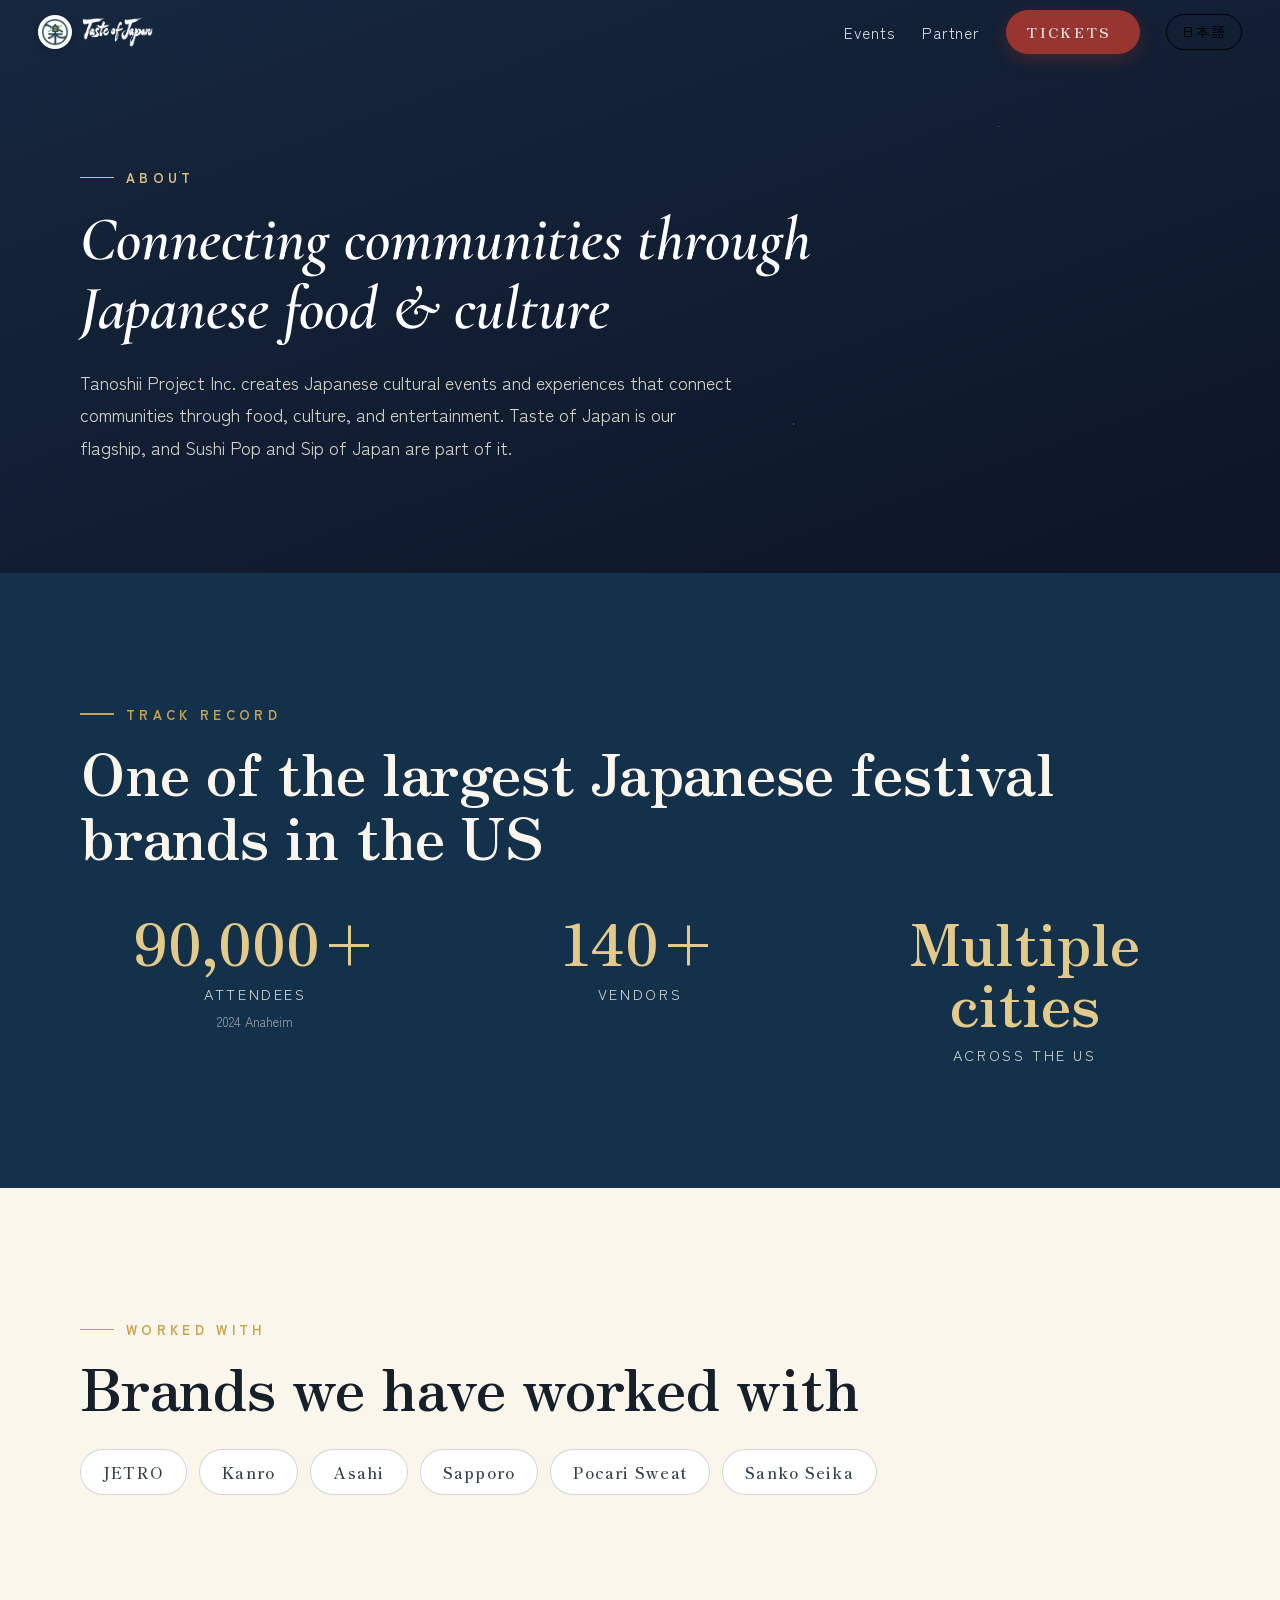
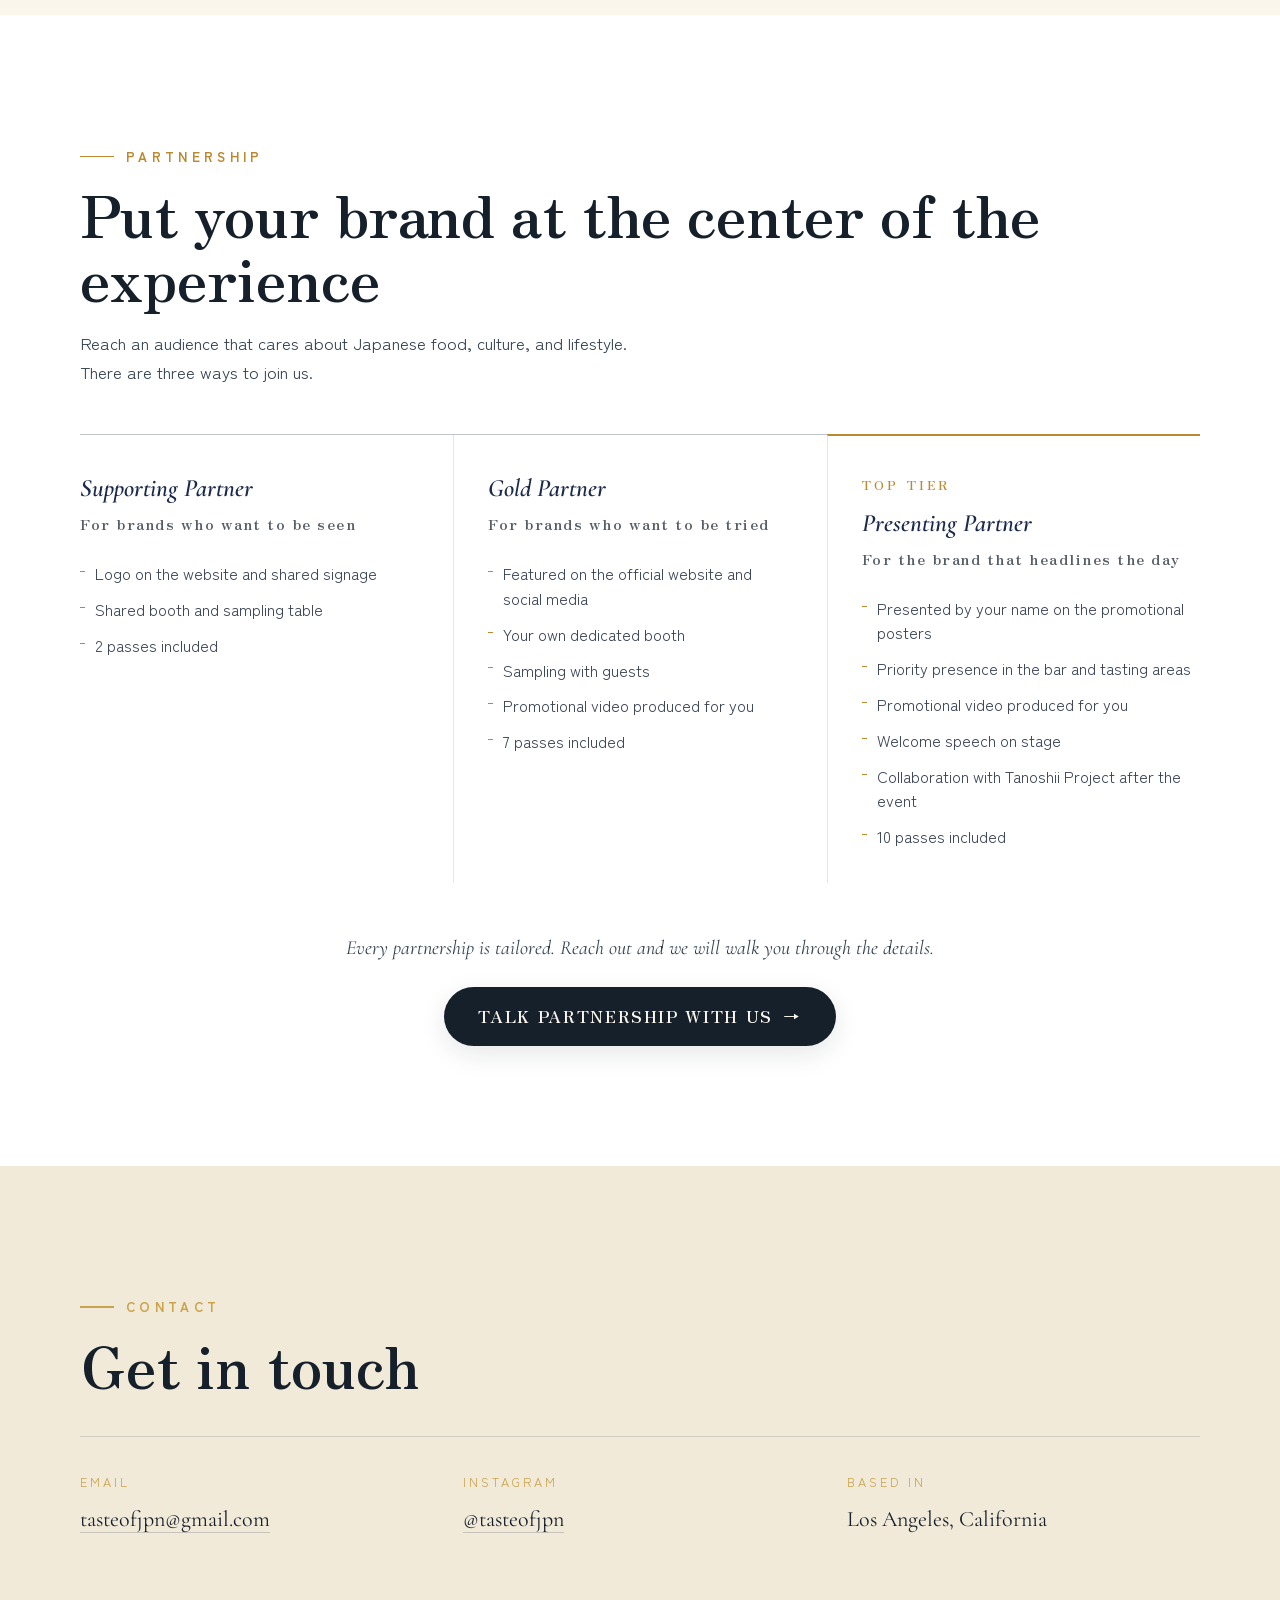
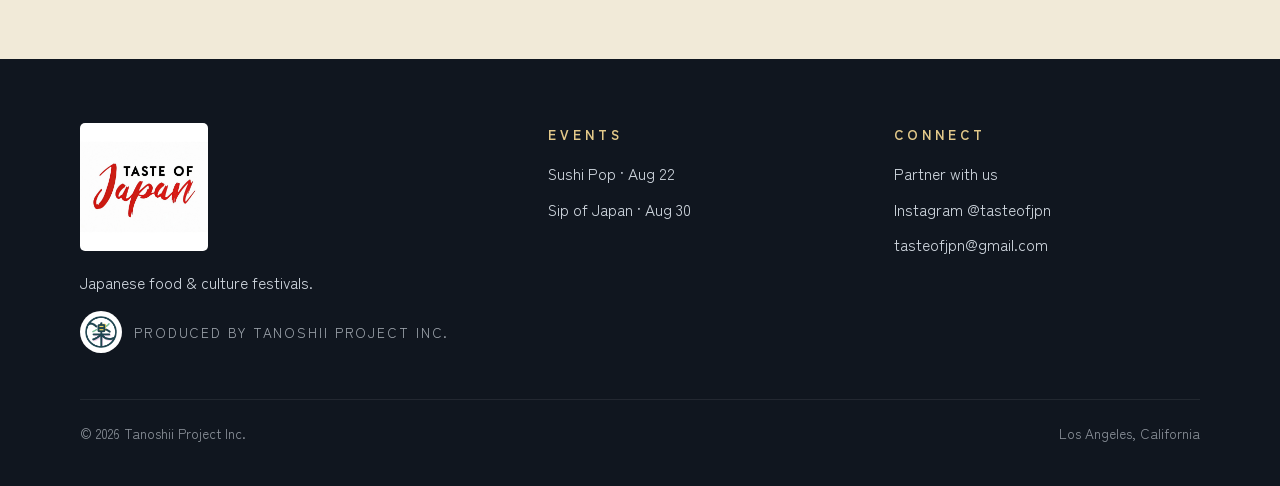
==== about.html @ bafda6f6 "Lift the type across the whole site Monica: the site reads small everywhere.  Body is now set explic" ====
<!DOCTYPE html>
<html lang="en">
<head>
<meta charset="UTF-8">
<meta name="viewport" content="width=device-width, initial-scale=1.0">
<script>
/* Mark that JS is live, and recover the page if site.js never arrives. */
(function () {
  var d = document.documentElement;
  d.className += " js";
  setTimeout(function () {
    if (!d.classList.contains("site-ready")) d.classList.add("recovered");
  }, 3000);
})();
</script>
<title>About · Taste of Japan</title>
<meta name="description" content="Taste of Japan is produced by Tanoshii Project Inc., creating Japanese food and culture festivals across Southern California. Partnership and sponsorship enquiries welcome.">
<meta property="og:title" content="About Taste of Japan">
<meta property="og:description" content="Japanese food and culture festivals produced by Tanoshii Project Inc. Partnership and sponsorship enquiries welcome.">
<meta property="og:image" content="https://www.tasteofjpn.com/assets/img/og-image.jpg">
<meta property="og:image:width" content="1200">
<meta property="og:image:height" content="630">
<link rel="canonical" href="https://www.tasteofjpn.com/about.html">
<meta property="og:url" content="https://www.tasteofjpn.com/about.html">
<meta name="twitter:card" content="summary_large_image">
<meta name="twitter:image" content="https://www.tasteofjpn.com/assets/img/og-image.jpg">
<meta property="og:type" content="website">
<link rel="preconnect" href="https://fonts.googleapis.com">
<link rel="preconnect" href="https://fonts.gstatic.com" crossorigin>
<link href="https://fonts.googleapis.com/css2?family=Zen+Antique&family=Zen+Old+Mincho:wght@700;900&family=Cormorant+Garamond:ital,wght@0,500;0,600;1,500&family=Permanent+Marker&family=Shippori+Mincho:wght@500;700&family=Zen+Kaku+Gothic+New:wght@400;500;700&display=swap" rel="stylesheet">
<link rel="stylesheet" href="css/site.css?v=5b2b753b">
<link rel="stylesheet" href="css/about.css?v=0852c008">
<link rel="alternate" hreflang="en" href="https://www.tasteofjpn.com/about.html">
<link rel="alternate" hreflang="ja" href="https://www.tasteofjpn.com/about.html?lang=ja">
<link rel="alternate" hreflang="x-default" href="https://www.tasteofjpn.com/about.html">
<link rel="icon" type="image/png" href="assets/img/tanoshii-mark.png">
</head>
<body class="about-page dark-header">

<canvas id="fx"></canvas>

<header class="site-header header-light">
  <div class="header-inner">
    <a class="brand" href="index.html">
      <img class="kamon-mark" src="assets/img/tanoshii-mark.png" alt="Tanoshii Project">
      <img class="brand-logo" src="assets/img/logo-taste-of-japan.png" alt="Taste of Japan">
    </a>
    <nav class="site-nav">
      <a href="index.html#events" data-ja="イベント">Events</a>
      <a href="#partner" class="nav-optional" data-ja="協賛">Partner</a>
      <a class="btn-ticket" href="index.html#events" data-ja="チケット">Tickets</a>
      <button class="lang-toggle" aria-label="Switch language">日本語</button>
    </nav>
  </div>
</header>

<!-- intro -->
<section class="about-hero">
  <div class="container">
    <p class="eyebrow reveal" data-ja="私たちについて">About</p>
    <h1 class="about-title reveal" data-delay="1" data-ja="人と地域を、日本の食と文化でつなぐ">Connecting communities through Japanese food &amp; culture</h1>
    <p class="about-lead reveal" data-delay="2" data-ja="Tanoshii Project Inc. は、日本文化・食・エンターテインメントを通じて人と地域をつなぐイベントを企画・運営しています。Taste of Japan はそのフラッグシップであり、Sushi Pop や Sip of Japan もその一部です。">
      Tanoshii Project Inc. creates Japanese cultural events and experiences that connect communities through food, culture, and entertainment. Taste of Japan is our flagship, and Sushi Pop and Sip of Japan are part of it.
    </p>
  </div>
</section>

<!-- track record -->
<section class="section stat-band">
  <div class="container">
    <p class="eyebrow reveal" data-ja="実績">Track record</p>
    <h2 class="section-title reveal" data-delay="1" data-ja="全米有数の日本文化フェスティバルブランド">One of the largest Japanese festival brands in the US</h2>
    <div class="stat-grid" style="margin-top: 44px;">
      <div class="reveal">
        <div class="stat-num">90,000+</div>
        <div class="stat-label" data-ja="来場者数">Attendees</div>
        <div class="stat-note">2024 Anaheim</div>
      </div>
      <div class="reveal" data-delay="1">
        <div class="stat-num">140+</div>
        <div class="stat-label" data-ja="出店社数">Vendors</div>
      </div>
      <div class="reveal" data-delay="2">
        <div class="stat-num" data-ja="複数都市">Multiple cities</div>
        <div class="stat-label" data-ja="全米主要都市で開催">Across the US</div>
      </div>
    </div>
  </div>
</section>

<!-- brands -->
<section class="section">
  <div class="container">
    <p class="eyebrow reveal" data-ja="これまでのお取引">Worked with</p>
    <h2 class="section-title reveal" data-delay="1" data-ja="ご一緒してきたブランド">Brands we have worked with</h2>
    <div class="chip-row reveal" data-delay="1" style="margin-top: 30px;">
      <span class="chip">JETRO</span>
      <span class="chip">Kanro</span>
      <span class="chip">Asahi</span>
      <span class="chip">Sapporo</span>
      <span class="chip">Pocari Sweat</span>
      <span class="chip">Sanko Seika</span>
    </div>
  </div>
</section>

<!-- partnership -->
<section class="section partner-section" id="partner">
  <div class="container">
    <p class="eyebrow reveal" data-ja="協賛・パートナーシップ">Partnership</p>
    <h2 class="section-title reveal" data-delay="1" data-ja="ブランドを、体験の中心に">Put your brand at the center of the experience</h2>
    <p class="section-lead reveal" data-delay="2" data-ja="日本の食・文化・ライフスタイルに関心の高い来場者とつながる機会です。3つの関わり方をご用意しています。">
      Reach an audience that cares about Japanese food, culture, and lifestyle. There are three ways to join us.
    </p>

    <div class="tier-table on-light reveal" data-delay="1">
      <div class="tier">
        <p class="tier-name">Supporting Partner</p>
        <p class="tier-note" data-ja="まずは名前を並べたい方に">For brands who want to be seen</p>
        <ul class="tier-list">
          <li data-ja="公式サイト・共有看板にロゴ掲載">Logo on the website and shared signage</li>
          <li data-ja="共有ブース／サンプリングテーブル">Shared booth and sampling table</li>
          <li data-ja="パス2枚">2 passes included</li>
        </ul>
      </div>

      <div class="tier">
        <p class="tier-name">Gold Partner</p>
        <p class="tier-note" data-ja="来場者に直接届けたい方に">For brands who want to be tried</p>
        <ul class="tier-list">
          <li data-ja="公式サイト・SNSで個別紹介">Featured on the official website and social media</li>
          <li data-ja="単独の標準ブース">Your own dedicated booth</li>
          <li data-ja="サンプリング実施">Sampling with guests</li>
          <li data-ja="宣伝動画の制作">Promotional video produced for you</li>
          <li data-ja="パス7枚">7 passes included</li>
        </ul>
      </div>

      <div class="tier is-top">
        <p class="tier-flag" data-ja="最上位">Top tier</p>
        <p class="tier-name">Presenting Partner</p>
        <p class="tier-note" data-ja="イベントの顔になりたい方に">For the brand that headlines the day</p>
        <ul class="tier-list">
          <li data-ja="宣伝ポスターに Presented by として社名掲載">Presented by your name on the promotional posters</li>
          <li data-ja="バー・試飲エリアの優先展開">Priority presence in the bar and tasting areas</li>
          <li data-ja="宣伝動画の制作">Promotional video produced for you</li>
          <li data-ja="ウェルカムスピーチ登壇">Welcome speech on stage</li>
          <li data-ja="イベント後のTanoshii Projectとのコラボ">Collaboration with Tanoshii Project after the event</li>
          <li data-ja="パス10枚">10 passes included</li>
        </ul>
      </div>
    </div>

    <div class="sponsor-close reveal">
      <p data-ja="プランはブランドに合わせて調整できます。詳しい内容はお気軽にお問い合わせください。">Every partnership is tailored. Reach out and we will walk you through the details.</p>
      <a class="btn" href="mailto:tasteofjpn@gmail.com?subject=Taste%20of%20Japan%20Partnership" data-ja="協賛について相談する">Talk partnership with us</a>
    </div>
  </div>
</section>

<!-- contact -->
<section class="section contact-band">
  <div class="container">
    <p class="eyebrow reveal" data-ja="お問い合わせ">Contact</p>
    <h2 class="section-title reveal" data-delay="1" data-ja="ご連絡ください">Get in touch</h2>
    <div class="contact-grid reveal" data-delay="1">
      <div>
        <p class="contact-label" data-ja="メール">Email</p>
        <p class="contact-value"><a href="mailto:tasteofjpn@gmail.com">tasteofjpn@gmail.com</a></p>
      </div>
      <div>
        <p class="contact-label" data-ja="Instagram">Instagram</p>
        <p class="contact-value"><a href="https://www.instagram.com/tasteofjpn/" target="_blank" rel="noopener">@tasteofjpn</a></p>
      </div>
      <div>
        <p class="contact-label" data-ja="所在地">Based in</p>
        <p class="contact-value" data-ja="ロサンゼルス、カリフォルニア">Los Angeles, California</p>
      </div>
    </div>
  </div>
</section>

<!-- footer -->
<footer class="site-footer">
  <div class="container">
    <div class="footer-grid">
      <div>
        <img class="footer-logo" src="assets/img/logo-toj-official.jpg" alt="Taste of Japan">
        <p data-ja="日本の食と文化の祭典。">Japanese food &amp; culture festivals.</p>
        <div class="footer-producer">
          <img src="assets/img/tanoshii-mark.png" alt="Tanoshii Project">
          <span data-ja="企画・運営 Tanoshii Project Inc.">Produced by Tanoshii Project Inc.</span>
        </div>
      </div>
      <div>
        <h4 data-ja="イベント">Events</h4>
        <ul>
          <li><a href="events/sushi-pop.html">Sushi Pop · Aug 22</a></li>
          <li><a href="events/sip-of-japan.html">Sip of Japan · Aug 30</a></li>
        </ul>
      </div>
      <div>
        <h4 data-ja="つながる">Connect</h4>
        <ul>
          <li><a href="#partner" data-ja="協賛のご案内">Partner with us</a></li>
          <li><a href="https://www.instagram.com/tasteofjpn/" target="_blank" rel="noopener">Instagram @tasteofjpn</a></li>
          <li><a href="mailto:tasteofjpn@gmail.com">tasteofjpn@gmail.com</a></li>
        </ul>
      </div>
    </div>
    <div class="footer-bottom">
      <span>© 2026 Tanoshii Project Inc.</span>
      <span data-ja="ロサンゼルス、カリフォルニア">Los Angeles, California</span>
    </div>
  </div>
</footer>

<script src="js/site.js?v=fffb9bc2"></script>
</body>
</html>
---- css/site.css ----
/* ============================================================
   TASTE OF JAPAN / shared design system
   Brand: hokusai blue x washi x gold. Events override via body class.
   ============================================================ */

:root {
  --ink: #16202b;
  --ink-soft: #33414f;
  --washi: #faf6ec;
  --washi-deep: #f1ead8;
  --hokusai: #1f4e79;
  --hokusai-deep: #14314c;
  --gold: #c9a24b;
  --gold-soft: #e3c98a;
  --sakura: #e9b7c3;
  --red: #b23a2f;
  --white: #ffffff;
  --font-display: "Zen Antique", "Zen Old Mincho", serif;
  --font-ui: "Zen Antique", "Zen Old Mincho", serif;
  --font-num: "Zen Old Mincho", "Shippori Mincho", serif;
  --font-serif: "Shippori Mincho", serif;
  --font-serif-en: "Cormorant Garamond", "Shippori Mincho", serif;
  --font-body: "Zen Kaku Gothic New", sans-serif;
  --font-brush: "Permanent Marker", cursive;
  --header-h: 64px;
  --radius: 18px;
  --shadow: 0 18px 50px rgba(22, 32, 43, 0.16);
  --shadow-soft: 0 8px 26px rgba(22, 32, 43, 0.10);
}

* { margin: 0; padding: 0; box-sizing: border-box; }
html { scroll-behavior: smooth; }
html, body { overflow-x: clip; }
body {
  font-family: var(--font-body);
  /* Monica: the site read small everywhere. Base is set explicitly rather than
     inheriting the browser's 16px, and the small UI sizes were lifted with it. */
  font-size: 17px;
  color: var(--ink);
  background: var(--washi);
  line-height: 1.72;
  -webkit-font-smoothing: antialiased;
}
img { max-width: 100%; display: block; }
a { color: inherit; text-decoration: none; }
ul { list-style: none; }
button { font: inherit; cursor: pointer; border: none; background: none; }

.container { width: min(1120px, 92vw); margin-inline: auto; }

::selection { background: var(--gold); color: var(--ink); }

/* ---------- header ---------- */
.site-header {
  position: fixed; inset: 0 0 auto 0; z-index: 60;
  height: var(--header-h);
  display: flex; align-items: center;
  transition: background .35s ease, box-shadow .35s ease;
}
.site-header.scrolled {
  background: rgba(250, 246, 236, .92);
  backdrop-filter: blur(10px);
  box-shadow: 0 1px 0 rgba(22,32,43,.08);
}
.dark-header .site-header.scrolled {
  background: rgba(15, 22, 33, .88);
}
.header-inner {
  width: min(1240px, 94vw); margin-inline: auto;
  display: flex; align-items: center; justify-content: space-between; gap: 16px;
}
.brand {
  display: flex; align-items: center; gap: 10px;
  font-family: var(--font-display); font-weight: 400;
  font-size: 18px; letter-spacing: .14em; text-transform: uppercase;
}
.brand .kamon {
  width: 34px; height: 34px; border-radius: 50%;
  background: var(--red); color: #fff;
  display: grid; place-items: center;
  font-family: var(--font-serif); font-size: 18px; font-weight: 700;
  box-shadow: 0 2px 8px rgba(178, 58, 47, .4);
}
.site-nav { display: flex; align-items: center; gap: 26px; font-size: 15.5px; letter-spacing: .06em; }
.site-nav a { position: relative; padding: 4px 0; opacity: .85; transition: opacity .2s; }
.site-nav a:hover { opacity: 1; }
.site-nav a::after {
  content: ""; position: absolute; left: 0; bottom: 0;
  width: 100%; height: 2px; background: var(--gold);
  transform: scaleX(0); transform-origin: left; transition: transform .25s ease;
}
.site-nav a:hover::after { transform: scaleX(1); }
.lang-toggle {
  border: 1.5px solid currentColor; border-radius: 999px;
  padding: 5px 14px; font-size: 13.5px; letter-spacing: .1em;
  transition: background .2s, color .2s;
}
.header-light { color: #fff; }
.site-header.scrolled.header-light,
.site-header.scrolled { color: var(--ink); }
.dark-header .site-header.scrolled { color: #f3ead8; }
.lang-toggle:hover { background: var(--gold); border-color: var(--gold); color: var(--ink); }

@media (max-width: 640px) {
  .site-nav { gap: 14px; }
  .site-nav a.nav-optional { display: none; }
  .brand span:last-child { font-size: 14.5px; letter-spacing: .1em; }
  .header-inner { gap: 10px; }
}

/* ---------- noren opening ----------
   The curtain only exists when JS is running, because only JS can open it.
   No JS means no curtain, rather than a navy screen that never parts. */
.noren { display: none; }
.js .noren {
  position: fixed; inset: 0; z-index: 100;
  display: flex; pointer-events: none;
}
.noren-half {
  flex: 1; position: relative;
  background:
    repeating-linear-gradient(90deg, rgba(255,255,255,.045) 0 2px, transparent 2px calc(25% - 1px), rgba(0,0,0,.28) calc(25% - 1px) 25%),
    linear-gradient(180deg, #1c3a5e 0%, #14314c 60%, #0e2438 100%);
  transition: transform 1.05s cubic-bezier(.77, 0, .27, 1);
}
.noren-half.left { transform-origin: left; border-right: 1px solid rgba(0,0,0,.3); }
.noren-half.right { transform-origin: right; }
.noren.open .noren-half.left { transform: translateX(-101%) skewX(-2deg); }
.noren.open .noren-half.right { transform: translateX(101%) skewX(2deg); }
.noren-mark {
  position: absolute; top: 50%; z-index: 101;
  transform: translateY(-50%);
  color: var(--washi); text-align: center;
  transition: opacity .45s ease;
}
.noren-half.left .noren-mark { right: 0; transform: translate(50%, -50%); }
.noren-half.right .noren-mark { left: 0; transform: translate(-50%, -50%); visibility: hidden; }
.noren-mark .circle {
  width: 118px; height: 118px; margin-inline: auto;
  border: 2.5px solid rgba(250,246,236,.9); border-radius: 50%;
  display: grid; place-items: center;
  font-family: var(--font-serif); font-size: 52px; font-weight: 700;
  background: rgba(250,246,236,.06);
}
.noren-mark .word {
  margin-top: 18px; font-family: var(--font-display); font-weight: 400;
  font-size: 16.5px; letter-spacing: .5em; text-transform: uppercase;
  padding-left: .5em;
  white-space: nowrap;
}
.noren.open .noren-mark { opacity: 0; }
.noren.gone { display: none; }

/* ---------- shared section bits ---------- */
.section { padding: clamp(72px, 10vw, 120px) 0; position: relative; }
.eyebrow {
  display: inline-flex; align-items: center; gap: 12px;
  font-size: 13.5px; letter-spacing: .32em; text-transform: uppercase;
  color: var(--gold); font-weight: 700;
}
.eyebrow::before { content: ""; width: 34px; height: 1.5px; background: var(--gold); }
.section-title {
  font-family: var(--font-display); font-weight: 400;
  font-size: clamp(33px, 5.1vw, 58px);
  line-height: 1.1; letter-spacing: 0;
  margin: 14px 0 18px;
}
.section-lead { max-width: 560px; color: var(--ink-soft); font-size: 17px; }

.btn {
  display: inline-flex; align-items: center; gap: 10px;
  font-family: var(--font-display); font-weight: 400; letter-spacing: .1em; text-transform: uppercase;
  font-size: 16.5px;
  padding: 15px 34px; border-radius: 999px;
  background: var(--ink); color: var(--washi);
  transition: transform .22s ease, box-shadow .22s ease, background .22s ease;
  box-shadow: var(--shadow-soft);
  position: relative; overflow: hidden;
}
.btn::after { content: "→"; transition: transform .22s ease; }
.btn:hover { transform: translateY(-3px); box-shadow: var(--shadow); }
.btn:hover::after { transform: translateX(4px); }
.btn.gold { background: linear-gradient(120deg, var(--gold), #b8862f); color: #fff; }
.btn.outline { background: transparent; border: 2px solid currentColor; color: inherit; box-shadow: none; }

/* scroll reveal
   Hidden only while JS is running, so the page stays readable if the script
   never loads. The .recovered escape hatch is set by the failsafe timer. */
.js .reveal { opacity: 0; transform: translateY(34px); transition: opacity .8s ease, transform .8s cubic-bezier(.22,.61,.36,1); }
.js .reveal.in { opacity: 1; transform: none; }
.recovered .noren { display: none !important; }
.recovered .reveal {
  opacity: 1 !important; transform: none !important; transition: none !important;
}
.reveal[data-delay="1"] { transition-delay: .12s; }
.reveal[data-delay="2"] { transition-delay: .24s; }
.reveal[data-delay="3"] { transition-delay: .36s; }

/* countdown */
.countdown { display: flex; gap: clamp(10px, 2vw, 22px); }
.cd-cell { text-align: center; min-width: 74px; }
.cd-num {
  font-family: var(--font-num); font-weight: 900;
  font-size: clamp(34px, 5vw, 56px); line-height: 1;
  font-variant-numeric: tabular-nums;
}
.cd-label { font-size: 12.5px; letter-spacing: .28em; text-transform: uppercase; opacity: .7; margin-top: 8px; }

/* lanterns */
.lantern-row { display: flex; gap: clamp(8px, 1.6vw, 18px); align-items: flex-start; }
.lantern { width: clamp(30px, 4vw, 46px); opacity: .38; transition: opacity .6s ease, filter .6s ease; }
.lantern.lit { opacity: 1; filter: drop-shadow(0 0 14px rgba(255, 176, 66, .85)); animation: sway 3.4s ease-in-out infinite; }
.lantern:nth-child(2n).lit { animation-delay: .7s; }
.lantern:nth-child(3n).lit { animation-delay: 1.3s; }
@keyframes sway { 0%,100% { transform: rotate(-2.4deg); } 50% { transform: rotate(2.4deg); } }

/* fireworks canvas */
#fx { position: fixed; inset: 0; z-index: 95; pointer-events: none; }

/* marquee */
.marquee { overflow: hidden; white-space: nowrap; user-select: none; }
.marquee-track { display: inline-flex; gap: 0; animation: marquee 26s linear infinite; }
.marquee span { display: inline-block; padding-right: 18px; }
@keyframes marquee { from { transform: translateX(0); } to { transform: translateX(-50%); } }

/* event flyer cards (hub) */
.event-grid {
  display: grid; grid-template-columns: repeat(auto-fit, minmax(300px, 1fr));
  gap: clamp(24px, 3.6vw, 44px);
  align-items: stretch;
}
.event-card {
  position: relative; border-radius: var(--radius);
  background: #fff; box-shadow: var(--shadow-soft);
  transform-style: preserve-3d; will-change: transform;
  transition: box-shadow .3s ease;
  display: flex; flex-direction: column;
  overflow: hidden;
}
.event-card:hover { box-shadow: var(--shadow); }
/* Both event artworks are portrait posters. A 5:4 landscape frame cropped the
   subject out of each one, so the frame is square and centred lower. */
.event-card .flyer { position: relative; overflow: hidden; aspect-ratio: 1 / 1; }
.event-card .flyer img { width: 100%; height: 100%; object-fit: cover; object-position: center 42%; transition: transform .6s cubic-bezier(.22,.61,.36,1); }
.event-card:hover .flyer img { transform: scale(1.045); }
.event-card .date-ribbon {
  position: absolute; top: 16px; left: -6px;
  background: var(--red); color: #fff;
  font-family: var(--font-display); font-weight: 400; letter-spacing: .08em;
  font-size: 15px; padding: 8px 18px 8px 20px;
  clip-path: polygon(0 0, 100% 0, calc(100% - 12px) 50%, 100% 100%, 0 100%);
  box-shadow: 0 4px 12px rgba(178,58,47,.4);
}
/* ticket status, top right, opposite the date ribbon.
   On-sale is loud because it is the one you can act on today.
   Coming-soon stays quiet on purpose so it never outshines it. */
.event-card .status-badge {
  position: absolute; top: 16px; right: 16px; z-index: 2;
  font-size: 13px; letter-spacing: .16em; text-transform: uppercase;
  padding: 7px 13px; border-radius: 999px;
  backdrop-filter: blur(6px);
}
/* ink on gold, not white on gold: white lands near 2.4:1 and fails AA */
.event-card .status-badge.on-sale {
  background: var(--gold-soft); color: var(--ink);
  box-shadow: 0 4px 14px rgba(201,162,75,.45);
}
.event-card .status-badge.coming-soon {
  background: rgba(22,32,43,.62); color: rgba(255,255,255,.92);
}
.event-card .meta { padding: 24px 26px 28px; display: flex; flex-direction: column; gap: 8px; flex: 1; }
.event-card h3 { font-family: var(--font-display); font-weight: 400; font-size: 27px; letter-spacing: 0; }
.event-card .venue { font-size: 15.5px; color: var(--ink-soft); letter-spacing: .04em; }
.event-card .tagline { font-family: var(--font-serif); font-size: 16.5px; color: var(--hokusai); }
.event-card .card-cta {
  margin-top: auto; padding-top: 14px;
  font-family: var(--font-display); font-weight: 400; font-size: 15px; letter-spacing: .14em; text-transform: uppercase;
  color: var(--red); display: inline-flex; gap: 8px; align-items: center;
}
.event-card .card-cta::after { content: "→"; transition: transform .25s; }
.event-card:hover .card-cta::after { transform: translateX(5px); }

/* stat band */
.stat-band { background: var(--hokusai-deep); color: var(--washi); }
.stat-grid { display: grid; grid-template-columns: repeat(auto-fit, minmax(180px, 1fr)); gap: 34px; text-align: center; }
.stat-num { font-family: var(--font-num); font-weight: 900; font-size: clamp(38px, 5vw, 58px); color: var(--gold-soft); line-height: 1.05; }
.stat-label { font-size: 14.5px; letter-spacing: .18em; text-transform: uppercase; opacity: .85; margin-top: 10px; }
.stat-note { font-size: 13px; opacity: .55; margin-top: 4px; }

/* brand chips */
.chip-row { display: flex; flex-wrap: wrap; gap: 12px; }
.chip {
  border: 1.5px solid rgba(22,32,43,.18); border-radius: 999px;
  padding: 9px 22px; font-size: 15.5px; letter-spacing: .08em;
  font-family: var(--font-serif); font-weight: 600; color: var(--ink-soft);
  background: #fff;
}

/* footer */
.site-footer {
  background: #10161f; color: #cfd6de;
  padding: 64px 0 40px; font-size: 15.5px;
}
.footer-grid { display: grid; grid-template-columns: 1.4fr 1fr 1fr; gap: 40px; }
.site-footer .brand { color: #fff; margin-bottom: 14px; }
.site-footer h4 { font-size: 13.5px; letter-spacing: .3em; text-transform: uppercase; color: var(--gold-soft); margin-bottom: 14px; }
.site-footer li { margin-bottom: 9px; }
.site-footer a:hover { color: #fff; }
.footer-bottom {
  margin-top: 46px; padding-top: 22px;
  border-top: 1px solid rgba(255,255,255,.12);
  display: flex; justify-content: space-between; gap: 14px; flex-wrap: wrap;
  font-size: 13.5px; opacity: .65;
}
@media (max-width: 760px) { .footer-grid { grid-template-columns: 1fr; gap: 28px; } }

/* ============================================================
   HOME (hub)
   ============================================================ */

.hero {
  min-height: 100svh;
  display: grid; place-items: center;
  position: relative; color: #fff;
  text-align: center; overflow: hidden;
  background: linear-gradient(180deg, #1c3a5e 0%, #2b5c8a 55%, #7fa8c9 100%);
  transition: background 1.2s ease;
}
body[data-sky="dawn"] .hero { background: linear-gradient(180deg, #2b3a5e 0%, #7b5a7e 55%, #e7a983 100%); }
body[data-sky="day"] .hero { background: linear-gradient(180deg, #1c3a5e 0%, #2b5c8a 55%, #8fb4d4 100%); }
body[data-sky="dusk"] .hero { background: linear-gradient(180deg, #1d2a4d 0%, #64416b 55%, #d98a5f 100%); }
body[data-sky="night"] .hero { background: linear-gradient(180deg, #0a1220 0%, #14273e 60%, #2b4a68 100%); }

.hero-stars { position: absolute; inset: 0; opacity: 0; transition: opacity 1.2s; pointer-events: none;
  background-image: radial-gradient(1.6px 1.6px at 12% 18%, rgba(255,255,255,.9) 50%, transparent 51%),
    radial-gradient(1.2px 1.2px at 70% 12%, rgba(255,255,255,.8) 50%, transparent 51%),
    radial-gradient(1.4px 1.4px at 42% 8%, rgba(255,255,255,.75) 50%, transparent 51%),
    radial-gradient(1.2px 1.2px at 86% 26%, rgba(255,255,255,.85) 50%, transparent 51%),
    radial-gradient(1.6px 1.6px at 28% 30%, rgba(255,255,255,.7) 50%, transparent 51%),
    radial-gradient(1.1px 1.1px at 55% 22%, rgba(255,255,255,.8) 50%, transparent 51%);
}
body[data-sky="night"] .hero-stars { opacity: 1; }

.hero-wave { position: absolute; left: 0; right: 0; bottom: -2px; width: 100%; pointer-events: none; }
.hero-wave .wave-fill { fill: var(--washi); }
.hero-wave .wave-line { fill: none; stroke: rgba(255,255,255,.55); stroke-width: 2.2; }
.wave-draw { stroke-dasharray: 2400; stroke-dashoffset: 2400; animation: draw 3.4s ease-out .5s forwards; }
@keyframes draw { to { stroke-dashoffset: 0; } }

.hero-inner { position: relative; z-index: 2; padding: 120px 20px 230px; width: 100%; }
.hero-kicker {
  font-family: var(--font-serif); font-size: clamp(16.5px, 2vw, 19px);
  letter-spacing: .5em; padding-left: .5em; opacity: .92;
}
.hero-title {
  font-family: var(--font-display); font-weight: 400;
  font-size: clamp(54px, 11vw, 148px);
  line-height: .98; letter-spacing: .015em;
  margin: 18px 0 8px;
  text-shadow: 0 10px 44px rgba(0,0,0,.35);
}
.hero-title .accent { color: var(--gold-soft); }
.hero-sub { font-size: clamp(16px, 1.8vw, 17px); letter-spacing: .12em; opacity: .92; max-width: 640px; margin-inline: auto; }
.hero-ctas { margin-top: 38px; display: flex; gap: 16px; justify-content: center; flex-wrap: wrap; }
.hero .btn { background: var(--washi); color: var(--ink); }
.hero .btn.ghost { background: transparent; border: 2px solid rgba(255,255,255,.8); color: #fff; }

.scroll-cue {
  position: absolute; bottom: 110px; left: 50%; transform: translateX(-50%);
  z-index: 2; font-size: 12.5px; letter-spacing: .34em; text-transform: uppercase; opacity: .75;
}
.scroll-cue::after {
  content: ""; display: block; width: 1.5px; height: 40px;
  background: linear-gradient(#fff, transparent);
  margin: 10px auto 0; animation: cue 1.8s ease-in-out infinite;
}
@keyframes cue { 0% { transform: scaleY(0); transform-origin: top; } 55% { transform: scaleY(1); transform-origin: top; } 56% { transform-origin: bottom; } 100% { transform: scaleY(0); transform-origin: bottom; } }

/* countdown strip on hub */
.next-up { background: var(--washi-deep); border-block: 1px solid rgba(22,32,43,.07); }
.next-up-inner {
  display: flex; align-items: center; justify-content: space-between;
  gap: 30px; flex-wrap: wrap; padding: 40px 0;
}
.next-up .label {
  display: inline-flex; align-items: center; gap: 10px;
  font-family: var(--font-display); font-weight: 400;
  font-size: 16.5px; letter-spacing: .26em; text-transform: uppercase;
  color: #fff; font-weight: 700; margin-bottom: 12px;
  background: var(--red); padding: 7px 18px 7px 15px; border-radius: 999px;
  box-shadow: 0 6px 18px rgba(178, 58, 47, .3);
}
.next-up .label::before {
  content: ""; width: 9px; height: 9px; border-radius: 50%;
  background: #fff; animation: pulse-dot 1.8s ease-in-out infinite;
}
@keyframes pulse-dot {
  0%, 100% { opacity: 1; transform: scale(1); }
  50% { opacity: .35; transform: scale(.7); }
}
.next-up .event-name { font-family: var(--font-display); font-weight: 400; font-size: clamp(28px, 3.9vw, 44px); line-height: 1.13; }
/* the countdown used to end in nothing: give the reader something to do */
.next-up-cta { font-size: 15.5px; padding: 13px 28px; white-space: nowrap; margin-top: 18px; }
@media (max-width: 860px) {
  .next-up-inner { gap: 22px; }
}

/* archive teaser */
.archive-card {
  border-radius: var(--radius); overflow: hidden; position: relative;
  background: linear-gradient(120deg, var(--hokusai-deep), var(--hokusai));
  color: var(--washi); padding: clamp(36px, 5vw, 64px);
  display: flex; flex-wrap: wrap; gap: 30px; align-items: center; justify-content: space-between;
}
.archive-card h3 { font-family: var(--font-display); font-weight: 400; font-size: clamp(28px, 3.9vw, 44px); margin-bottom: 10px; }
.archive-card p { opacity: .85; max-width: 480px; }

/* ---------- sponsorship: ways (no tiers, no prices) ---------- */
.ways-lead {
  font-family: var(--font-serif-en); font-style: italic;
  font-size: 20px; margin: 32px 0 18px; color: var(--ink-soft);
}
.partner-ways { display: flex; flex-wrap: wrap; gap: 12px; }
.way {
  border: 1.5px solid rgba(22,32,43,.16); border-radius: 999px;
  padding: 11px 22px; font-size: 16px; background: #fff;
  display: inline-flex; align-items: center; gap: 10px;
  transition: transform .25s ease, border-color .25s ease;
}
.way::before { content: "\25C6"; font-size: 8px; color: var(--gold); transform: translateY(-1px); }
.way:hover { transform: translateY(-3px); border-color: var(--gold); }

/* ---------- workshop / hokusai theme band (shared, navy x gold) ---------- */
.workshop { background: linear-gradient(160deg, #16273f 0%, #0d1526 100%); color: #f7f1e3; position: relative; overflow: hidden; }
.workshop::before {
  content: ""; position: absolute; inset: 0; pointer-events: none; opacity: .7;
  background-image:
    radial-gradient(1.4px 1.4px at 12% 26%, rgba(220,191,124,.7) 50%, transparent 51%),
    radial-gradient(1.1px 1.1px at 82% 18%, rgba(220,191,124,.55) 50%, transparent 51%),
    radial-gradient(1.5px 1.5px at 68% 74%, rgba(220,191,124,.5) 50%, transparent 51%),
    radial-gradient(1.2px 1.2px at 30% 82%, rgba(220,191,124,.5) 50%, transparent 51%);
}
.workshop-wrap { display: grid; grid-template-columns: 1.12fr .88fr; gap: clamp(30px, 5vw, 64px); align-items: center; position: relative; z-index: 1; }
.workshop .eyebrow { color: var(--gold-soft); }
.workshop .eyebrow::before { background: var(--gold-soft); }
.workshop .section-title {
  font-family: var(--font-serif-en); font-style: italic; font-weight: 600;
  color: #fff; font-size: clamp(30px, 4.2vw, 50px); line-height: 1.1;
}
.workshop-p { color: rgba(247,241,227,.86); font-size: 17px; max-width: 560px; margin-bottom: 15px; }
.workshop-credits { display: flex; gap: 12px 26px; flex-wrap: wrap; margin-top: 24px; font-size: 13.5px; letter-spacing: .16em; text-transform: uppercase; color: var(--gold-soft); }
.workshop-credits span { display: inline-flex; align-items: center; gap: 9px; }
.workshop-art { display: grid; place-items: center; }
.workshop-art svg { width: min(340px, 74vw); height: auto; }
.enso { fill: none; stroke: var(--gold-soft); stroke-width: 9; stroke-linecap: round; }
.enso-wave { fill: none; stroke: rgba(247,241,227,.55); stroke-width: 2.4; stroke-linecap: round; }
@media (max-width: 820px) {
  .workshop-wrap { grid-template-columns: 1fr; }
  .workshop-art { order: -1; }
  .workshop-art svg { width: min(240px, 60vw); }
}

/* ---------- brush lettering logos ---------- */
.brand-logo { height: 30px; width: auto; display: block; }
@media (max-width: 640px) { .brand-logo { height: 25px; } }

.hero-logo {
  width: min(760px, 86vw); height: auto; display: block;
  margin: 6px auto 4px;
  filter: drop-shadow(0 12px 40px rgba(0,0,0,.42));
}
.noren-mark .noren-logo { width: 210px; height: auto; margin-top: 16px; opacity: .95; }

/* visually hidden but readable by search engines and screen readers */
.sr-only {
  position: absolute; width: 1px; height: 1px; padding: 0; margin: -1px;
  overflow: hidden; clip: rect(0 0 0 0); white-space: nowrap; border: 0;
}

/* ---------- june recap video, inside the hero ---------- */
.hero-recap { margin-top: 34px; }
.hero-recap-label {
  font-size: 13px; letter-spacing: .3em; text-transform: uppercase;
  opacity: .72; margin-bottom: 12px;
}
.hero-recap-player {
  width: min(560px, 88vw); margin-inline: auto;
  border-radius: 14px; overflow: hidden; line-height: 0;
  background: #0d1526;
  border: 1px solid rgba(255,255,255,.16);
  box-shadow: 0 22px 60px rgba(0,0,0,.45);
}
.hero-recap-player video { width: 100%; height: auto; display: block; }

/* sits over the silent loop; the only way back to the audio */
.hero-recap-player { position: relative; }
.recap-sound {
  position: absolute; right: 10px; bottom: 10px;
  display: inline-flex; align-items: center; gap: 6px;
  padding: 7px 14px; border-radius: 999px;
  background: rgba(13,21,38,.72); color: #fff;
  font-family: var(--font-ui); font-size: 13px; letter-spacing: .12em; text-transform: uppercase;
  line-height: 1; backdrop-filter: blur(6px);
  border: 1px solid rgba(255,255,255,.28);
  transition: background .25s ease;
}
.recap-sound::before { content: "♪"; font-size: 13px; }
.recap-sound:hover { background: rgba(13,21,38,.92); }
.recap-sound[hidden] { display: none; }

/* the hero now carries the recap too: tighten everything so it fits one screen */
.hero-inner { padding-top: 84px; padding-bottom: 96px; }
.hero-logo { width: min(500px, 76vw); margin: 2px auto 0; }
.hero-sub { font-size: clamp(15px, 1.5vw, 15.5px); }
.hero-ctas { margin-top: 22px; }
.hero .btn { padding: 12px 26px; font-size: 15.5px; }
.hero-recap { margin-top: 26px; }
.hero-recap-player { width: min(390px, 82vw); }
/* the wave was 169px tall and swallowed the scroll cue: cap it and start it lower */
.hero-wave { height: clamp(52px, 6.5vw, 88px); }
/* cue now sits in the flow under the video; padding reserves the wave's band */
.hero-inner { padding-bottom: clamp(92px, 8vw, 124px); }
.hero .scroll-cue {
  position: static; transform: none; left: auto; bottom: auto;
  margin-top: 22px;
}
.scroll-cue::after { height: 20px; margin-top: 8px; }
@media (max-width: 700px) {
  .hero-inner { padding-top: 78px; padding-bottom: 90px; }
  .hero-recap { margin-top: 22px; }
  .hero-recap-player { width: 86vw; }
}

/* ---------- persistent ticket button in the header ---------- */
/* .site-nav a sets its own padding and outranks a lone class, so the ticket
   button has to be qualified or it loses its side padding and the pill collapses */
.site-nav a.btn-ticket,
.btn-ticket {
  display: inline-flex; align-items: center; gap: 8px;
  font-family: var(--font-display); font-weight: 400;
  font-size: 14.5px; letter-spacing: .16em; text-transform: uppercase;
  padding: 10px 20px; border-radius: 999px;
  background: var(--red); color: #fff;
  box-shadow: 0 6px 20px rgba(178,58,47,.34);
  transition: transform .2s ease, box-shadow .2s ease, background .2s ease;
  white-space: nowrap;
}
.btn-ticket::after { content: "→"; transition: transform .2s ease; }
.btn-ticket:hover { transform: translateY(-2px); box-shadow: 0 10px 26px rgba(178,58,47,.42); }
.btn-ticket:hover::after { transform: translateX(3px); }
/* the nav underline animation must not apply to the button */
.site-nav a.btn-ticket::after { position: static; width: auto; height: auto; background: none; transform: none; }
.site-nav a.btn-ticket:hover::after { transform: translateX(3px); }

@media (max-width: 640px) {
  .btn-ticket { font-size: 13px; letter-spacing: .12em; padding: 9px 15px; }
  .btn-ticket::after { display: none; }
  .site-nav { gap: 10px; }
}
@media (max-width: 400px) {
  .lang-toggle { padding: 5px 10px; font-size: 13px; }
}

/* ---------- Tanoshii Project mark ---------- */
.kamon-mark {
  width: 34px; height: 34px; border-radius: 50%;
  background: #fff; padding: 3px; object-fit: contain;
  box-shadow: 0 2px 8px rgba(0,0,0,.18);
}
@media (max-width: 640px) { .kamon-mark { width: 30px; height: 30px; } }

.noren-mark-img {
  width: 118px; height: 118px; margin-inline: auto;
  border-radius: 50%; background: rgba(250,246,236,.94);
  padding: 12px; object-fit: contain;
}

/* producer credit in the footer */
.footer-producer { display: flex; align-items: center; gap: 12px; margin-top: 16px; }
.footer-producer img { width: 42px; height: 42px; border-radius: 50%; background: #fff; padding: 4px; object-fit: contain; }
.footer-producer span { font-size: 13.5px; letter-spacing: .14em; text-transform: uppercase; opacity: .75; }

/* ---------- where the display face is allowed ----------
   Agharti is condensed, so its counters close up below about 11px.
   Badges, buttons and ribbons still carry it; anything smaller than that
   drops to the body face with wide tracking. */
.next-up .label,
.btn, .btn-ticket,
.date-ribbon,
.card-cta,
.sp-badge,
.sip-badge,
.status-badge,
.recap-sound,
.tier-flag,
.tier-name,
.tier-note,
.noren-mark .word,
.brand { font-family: var(--font-ui); }

/* official Taste of Japan lockup in the footer, used whole on its own white card */
.footer-logo {
  display: block; width: 128px; height: auto;
  border-radius: 5px; margin-bottom: 18px;
}
@media (max-width: 640px) { .footer-logo { width: 112px; } }
---- css/about.css ----
/* ============================================================
   ABOUT / COMPANY PAGE
   Same system as the event pages: hairlines, space, one accent.
   ============================================================ */

body.about-page {
  --sip-navy: #1b2a4a;
  --sip-navy-deep: #101c33;
  --sip-gold: #b98a2f;
  --sip-gold-soft: #dcbf7c;
  --sip-washi: #f7f1e3;
  background: var(--washi);
}

/* ---------- intro ---------- */
.about-hero {
  background: linear-gradient(160deg, #16273f 0%, #0d1526 100%);
  color: var(--sip-washi);
  padding: calc(var(--header-h) + 92px) 0 clamp(70px, 9vw, 110px);
  position: relative; overflow: hidden;
}
.about-hero::before {
  content: ""; position: absolute; inset: 0; pointer-events: none; opacity: .7;
  background-image:
    radial-gradient(1.4px 1.4px at 14% 30%, rgba(220,191,124,.7) 50%, transparent 51%),
    radial-gradient(1.1px 1.1px at 78% 22%, rgba(220,191,124,.55) 50%, transparent 51%),
    radial-gradient(1.5px 1.5px at 62% 74%, rgba(220,191,124,.5) 50%, transparent 51%),
    radial-gradient(1.2px 1.2px at 28% 80%, rgba(220,191,124,.5) 50%, transparent 51%);
}
.about-hero .container { position: relative; }
.about-hero .eyebrow { color: var(--sip-gold-soft); }
.about-hero .eyebrow::before { background: var(--sip-gold-soft); }
.about-title {
  font-family: var(--font-serif-en); font-style: italic; font-weight: 600;
  font-size: clamp(34px, 5.2vw, 62px); line-height: 1.12;
  color: #fff; margin: 16px 0 22px; max-width: 900px;
}
.about-lead { max-width: 660px; font-size: 18px; line-height: 1.8; color: rgba(247,241,227,.86); }

/* ---------- partnership ---------- */
.partner-section { background: #fff; }
.partner-section .eyebrow { color: var(--sip-gold); }
.partner-section .eyebrow::before { background: var(--sip-gold); }
.partner-section .tier-table { margin-top: 48px; }
.partner-section .sponsor-close { text-align: center; margin-top: 48px; }
.partner-section .sponsor-close p {
  font-family: var(--font-serif-en); font-style: italic; font-size: 20px;
  margin-bottom: 22px; color: var(--ink-soft);
}

/* tier table on this page (mirrors the sip page component) */
.tier-table {
  display: grid; grid-template-columns: repeat(3, 1fr);
  border-top: 1px solid rgba(27,42,74,.28);
}
.tier {
  padding: 38px 34px 34px;
  border-left: 1px solid rgba(27,42,74,.12);
  display: flex; flex-direction: column;
}
.tier:first-child { border-left: 0; padding-left: 0; }
.tier:last-child { padding-right: 0; }
.tier.is-top { border-top: 2px solid var(--sip-gold); margin-top: -1px; }
.tier-flag {
  font-family: var(--font-display); font-weight: 400; font-size: 12.5px; letter-spacing: .26em;
  text-transform: uppercase; color: var(--sip-gold); margin-bottom: 12px;
}
.tier-name {
  font-family: var(--font-serif-en); font-style: italic; font-weight: 600;
  font-size: 25px; line-height: 1.2; color: var(--sip-navy);
}
.tier-note {
  font-size: 15px; letter-spacing: .1em;
  opacity: .72; margin: 8px 0 24px;
}
.tier-list { display: grid; gap: 11px; font-size: 16px; line-height: 1.55; }
.tier-list li { padding-left: 15px; position: relative; color: #3c4557; }
.tier-list li::before {
  content: ""; position: absolute; left: 0; top: .62em;
  width: 5px; height: 1px; background: var(--sip-gold);
}

/* ---------- contact ---------- */
.contact-band { background: var(--washi-deep); }
.contact-grid {
  margin-top: 40px;
  display: grid; grid-template-columns: repeat(auto-fit, minmax(220px, 1fr));
  gap: 30px;
  border-top: 1px solid rgba(27,42,74,.14); padding-top: 34px;
}
.contact-label {
  font-size: 12.5px; letter-spacing: .24em; text-transform: uppercase;
  color: var(--gold); margin-bottom: 8px;
}
.contact-value { font-family: var(--font-serif-en); font-size: 22px; }
.contact-value a { border-bottom: 1px solid rgba(27,42,74,.2); }
.contact-value a:hover { border-bottom-color: var(--gold); }

@media (max-width: 900px) {
  .tier-table { grid-template-columns: 1fr; border-top: 0; }
  .tier {
    border-left: 0; padding: 30px 0 28px;
    border-top: 1px solid rgba(27,42,74,.12);
  }
  .tier:first-child { border-top: 1px solid rgba(27,42,74,.28); }
  .tier.is-top { border-top-width: 2px; }
}
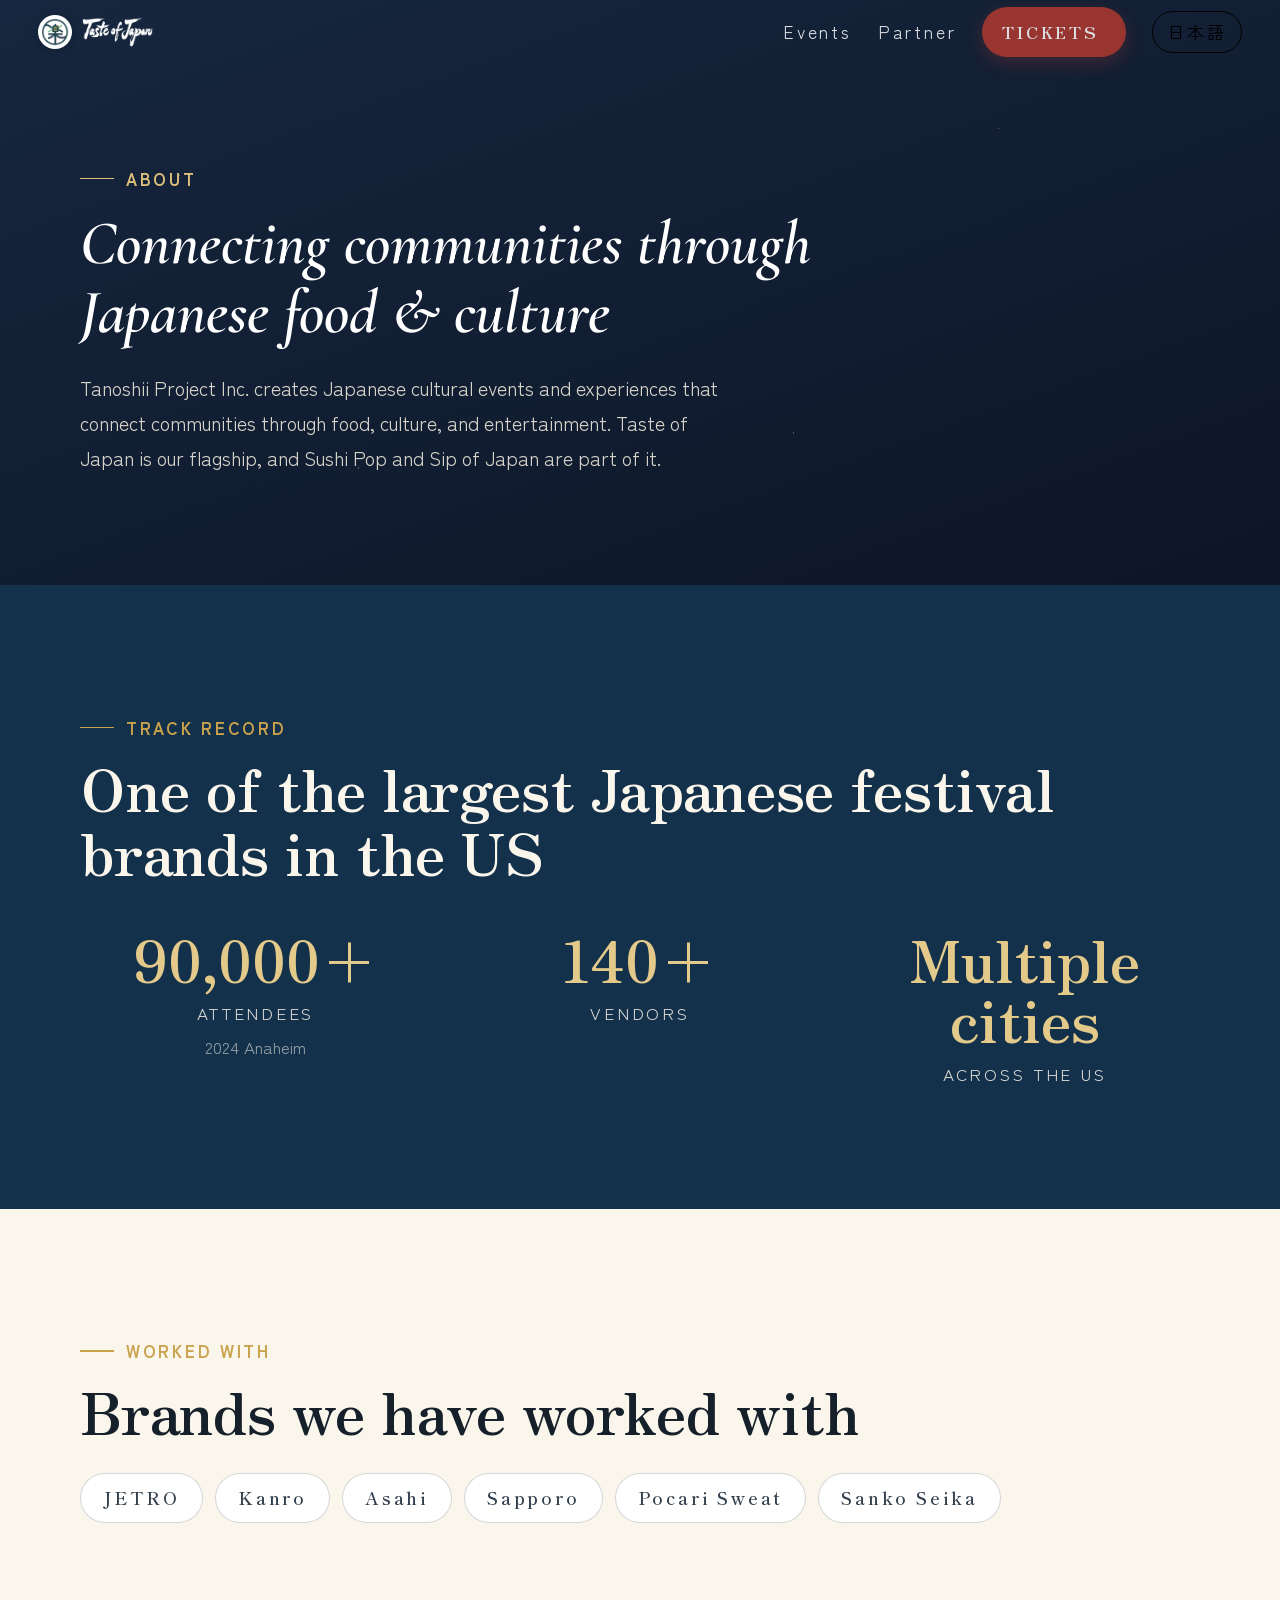
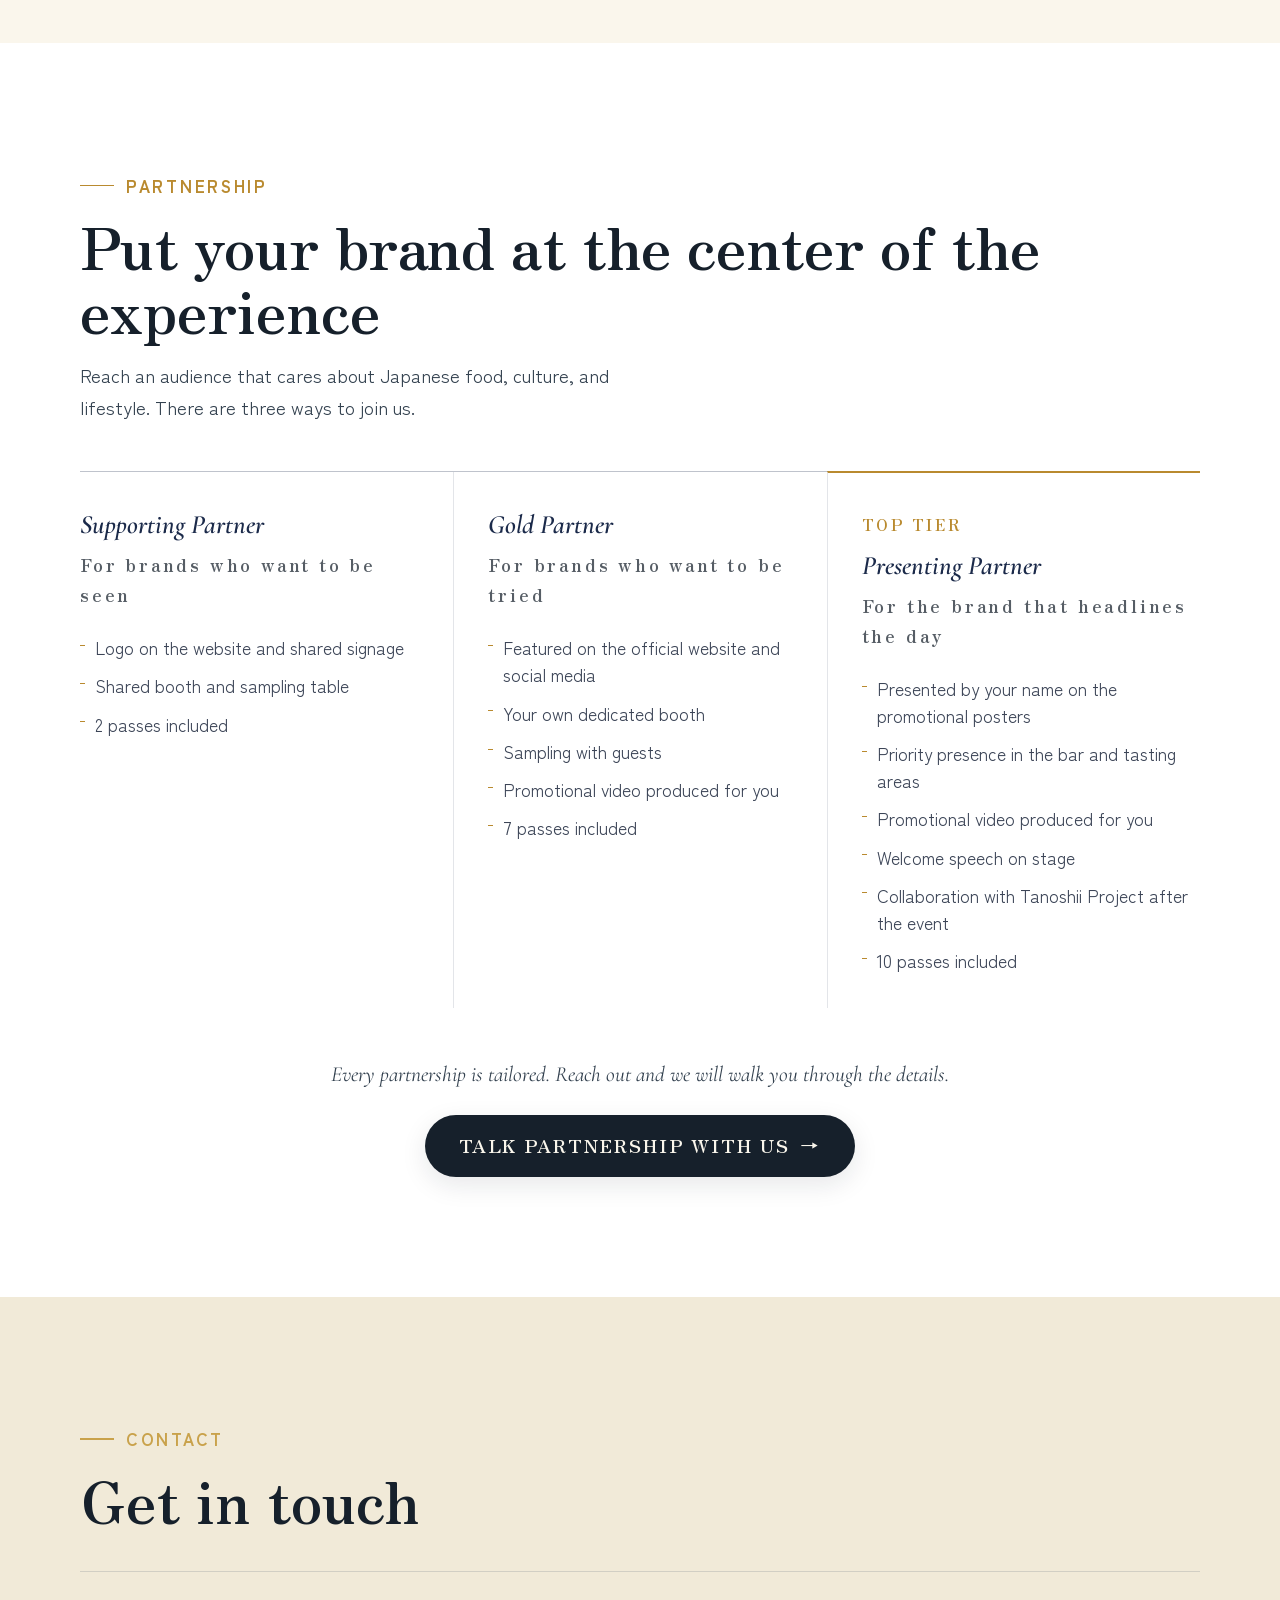
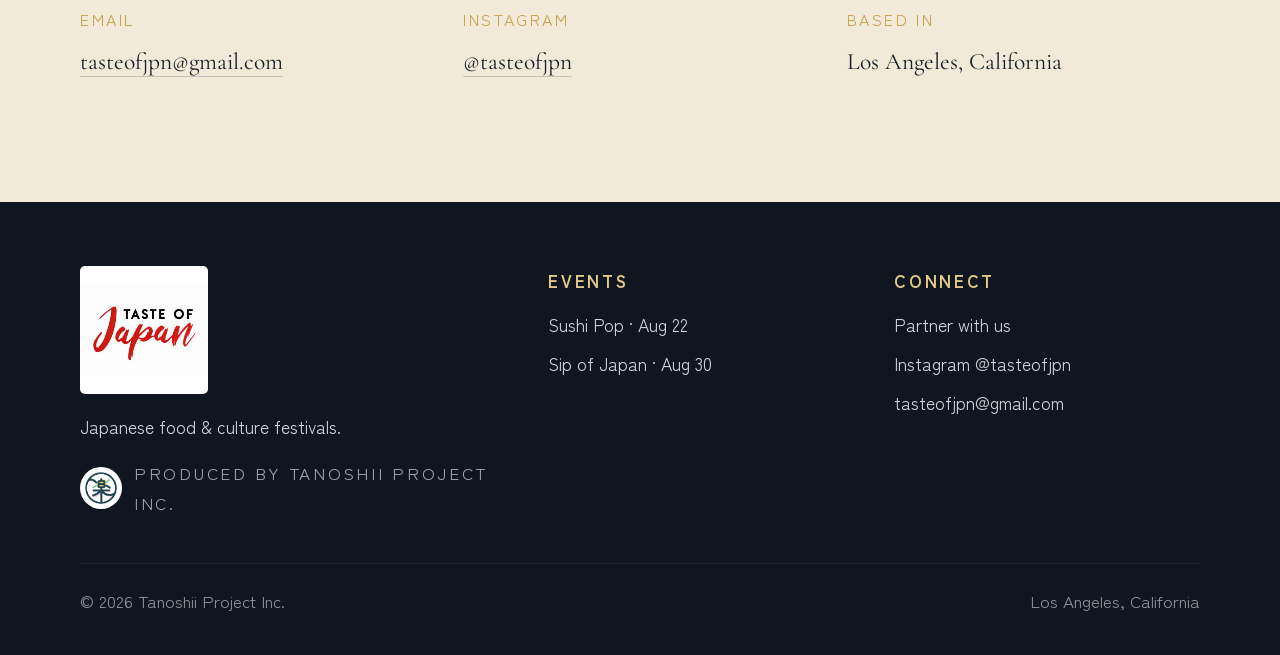
==== commit d493fa9c: "Make the type readable, not just larger Monica: still far too small, and read it as if a grandparent" ====
--- a/about.html
+++ b/about.html
@@ -28,8 +28,8 @@
 <link rel="preconnect" href="https://fonts.googleapis.com">
 <link rel="preconnect" href="https://fonts.gstatic.com" crossorigin>
 <link href="https://fonts.googleapis.com/css2?family=Zen+Antique&family=Zen+Old+Mincho:wght@700;900&family=Cormorant+Garamond:ital,wght@0,500;0,600;1,500&family=Permanent+Marker&family=Shippori+Mincho:wght@500;700&family=Zen+Kaku+Gothic+New:wght@400;500;700&display=swap" rel="stylesheet">
-<link rel="stylesheet" href="css/site.css?v=5b2b753b">
-<link rel="stylesheet" href="css/about.css?v=0852c008">
+<link rel="stylesheet" href="css/site.css?v=00a4ac65">
+<link rel="stylesheet" href="css/about.css?v=7f161044">
 <link rel="alternate" hreflang="en" href="https://www.tasteofjpn.com/about.html">
 <link rel="alternate" hreflang="ja" href="https://www.tasteofjpn.com/about.html?lang=ja">
 <link rel="alternate" hreflang="x-default" href="https://www.tasteofjpn.com/about.html">
--- a/css/site.css
+++ b/css/site.css
@@ -35,7 +35,7 @@
   font-family: var(--font-body);
   /* Monica: the site read small everywhere. Base is set explicitly rather than
      inheriting the browser's 16px, and the small UI sizes were lifted with it. */
-  font-size: 17px;
+  font-size: 18.5px;
   color: var(--ink);
   background: var(--washi);
   line-height: 1.72;
@@ -72,16 +72,16 @@
 .brand {
   display: flex; align-items: center; gap: 10px;
   font-family: var(--font-display); font-weight: 400;
-  font-size: 18px; letter-spacing: .14em; text-transform: uppercase;
+  font-size: 19.5px; letter-spacing: 0.16em; text-transform: uppercase;
 }
 .brand .kamon {
   width: 34px; height: 34px; border-radius: 50%;
   background: var(--red); color: #fff;
   display: grid; place-items: center;
-  font-family: var(--font-serif); font-size: 18px; font-weight: 700;
+  font-family: var(--font-serif); font-size: 19.5px; font-weight: 700;
   box-shadow: 0 2px 8px rgba(178, 58, 47, .4);
 }
-.site-nav { display: flex; align-items: center; gap: 26px; font-size: 15.5px; letter-spacing: .06em; }
+.site-nav { display: flex; align-items: center; gap: 26px; font-size: 17.5px; letter-spacing: 0.16em; }
 .site-nav a { position: relative; padding: 4px 0; opacity: .85; transition: opacity .2s; }
 .site-nav a:hover { opacity: 1; }
 .site-nav a::after {
@@ -92,7 +92,7 @@
 .site-nav a:hover::after { transform: scaleX(1); }
 .lang-toggle {
   border: 1.5px solid currentColor; border-radius: 999px;
-  padding: 5px 14px; font-size: 13.5px; letter-spacing: .1em;
+  padding: 5px 14px; font-size: 17px; letter-spacing: 0.16em;
   transition: background .2s, color .2s;
 }
 .header-light { color: #fff; }
@@ -104,7 +104,7 @@
 @media (max-width: 640px) {
   .site-nav { gap: 14px; }
   .site-nav a.nav-optional { display: none; }
-  .brand span:last-child { font-size: 14.5px; letter-spacing: .1em; }
+  .brand span:last-child { font-size: 17px; letter-spacing: 0.16em; }
   .header-inner { gap: 10px; }
 }
 
@@ -144,7 +144,7 @@
 }
 .noren-mark .word {
   margin-top: 18px; font-family: var(--font-display); font-weight: 400;
-  font-size: 16.5px; letter-spacing: .5em; text-transform: uppercase;
+  font-size: 18.5px; letter-spacing: 0.16em; text-transform: uppercase;
   padding-left: .5em;
   white-space: nowrap;
 }
@@ -155,7 +155,7 @@
 .section { padding: clamp(72px, 10vw, 120px) 0; position: relative; }
 .eyebrow {
   display: inline-flex; align-items: center; gap: 12px;
-  font-size: 13.5px; letter-spacing: .32em; text-transform: uppercase;
+  font-size: 17px; letter-spacing: 0.16em; text-transform: uppercase;
   color: var(--gold); font-weight: 700;
 }
 .eyebrow::before { content: ""; width: 34px; height: 1.5px; background: var(--gold); }
@@ -165,12 +165,12 @@
   line-height: 1.1; letter-spacing: 0;
   margin: 14px 0 18px;
 }
-.section-lead { max-width: 560px; color: var(--ink-soft); font-size: 17px; }
+.section-lead { max-width: 560px; color: var(--ink-soft); font-size: 18.5px; }
 
 .btn {
   display: inline-flex; align-items: center; gap: 10px;
   font-family: var(--font-display); font-weight: 400; letter-spacing: .1em; text-transform: uppercase;
-  font-size: 16.5px;
+  font-size: 18.5px;
   padding: 15px 34px; border-radius: 999px;
   background: var(--ink); color: var(--washi);
   transition: transform .22s ease, box-shadow .22s ease, background .22s ease;
@@ -204,7 +204,7 @@
   font-size: clamp(34px, 5vw, 56px); line-height: 1;
   font-variant-numeric: tabular-nums;
 }
-.cd-label { font-size: 12.5px; letter-spacing: .28em; text-transform: uppercase; opacity: .7; margin-top: 8px; }
+.cd-label { font-size: 16px; letter-spacing: 0.16em; text-transform: uppercase; opacity: .7; margin-top: 8px; }
 
 /* lanterns */
 .lantern-row { display: flex; gap: clamp(8px, 1.6vw, 18px); align-items: flex-start; }
@@ -247,7 +247,7 @@
   position: absolute; top: 16px; left: -6px;
   background: var(--red); color: #fff;
   font-family: var(--font-display); font-weight: 400; letter-spacing: .08em;
-  font-size: 15px; padding: 8px 18px 8px 20px;
+  font-size: 17.5px; padding: 8px 18px 8px 20px;
   clip-path: polygon(0 0, 100% 0, calc(100% - 12px) 50%, 100% 100%, 0 100%);
   box-shadow: 0 4px 12px rgba(178,58,47,.4);
 }
@@ -256,7 +256,7 @@
    Coming-soon stays quiet on purpose so it never outshines it. */
 .event-card .status-badge {
   position: absolute; top: 16px; right: 16px; z-index: 2;
-  font-size: 13px; letter-spacing: .16em; text-transform: uppercase;
+  font-size: 17px; letter-spacing: 0.16em; text-transform: uppercase;
   padding: 7px 13px; border-radius: 999px;
   backdrop-filter: blur(6px);
 }
@@ -270,11 +270,11 @@
 }
 .event-card .meta { padding: 24px 26px 28px; display: flex; flex-direction: column; gap: 8px; flex: 1; }
 .event-card h3 { font-family: var(--font-display); font-weight: 400; font-size: 27px; letter-spacing: 0; }
-.event-card .venue { font-size: 15.5px; color: var(--ink-soft); letter-spacing: .04em; }
-.event-card .tagline { font-family: var(--font-serif); font-size: 16.5px; color: var(--hokusai); }
+.event-card .venue { font-size: 17.5px; color: var(--ink-soft); letter-spacing: 0.16em; }
+.event-card .tagline { font-family: var(--font-serif); font-size: 18.5px; color: var(--hokusai); }
 .event-card .card-cta {
   margin-top: auto; padding-top: 14px;
-  font-family: var(--font-display); font-weight: 400; font-size: 15px; letter-spacing: .14em; text-transform: uppercase;
+  font-family: var(--font-display); font-weight: 400; font-size: 17.5px; letter-spacing: 0.16em; text-transform: uppercase;
   color: var(--red); display: inline-flex; gap: 8px; align-items: center;
 }
 .event-card .card-cta::after { content: "→"; transition: transform .25s; }
@@ -284,14 +284,14 @@
 .stat-band { background: var(--hokusai-deep); color: var(--washi); }
 .stat-grid { display: grid; grid-template-columns: repeat(auto-fit, minmax(180px, 1fr)); gap: 34px; text-align: center; }
 .stat-num { font-family: var(--font-num); font-weight: 900; font-size: clamp(38px, 5vw, 58px); color: var(--gold-soft); line-height: 1.05; }
-.stat-label { font-size: 14.5px; letter-spacing: .18em; text-transform: uppercase; opacity: .85; margin-top: 10px; }
-.stat-note { font-size: 13px; opacity: .55; margin-top: 4px; }
+.stat-label { font-size: 17px; letter-spacing: 0.16em; text-transform: uppercase; opacity: .85; margin-top: 10px; }
+.stat-note { font-size: 17px; opacity: .55; margin-top: 4px; }
 
 /* brand chips */
 .chip-row { display: flex; flex-wrap: wrap; gap: 12px; }
 .chip {
   border: 1.5px solid rgba(22,32,43,.18); border-radius: 999px;
-  padding: 9px 22px; font-size: 15.5px; letter-spacing: .08em;
+  padding: 9px 22px; font-size: 17.5px; letter-spacing: 0.16em;
   font-family: var(--font-serif); font-weight: 600; color: var(--ink-soft);
   background: #fff;
 }
@@ -299,18 +299,18 @@
 /* footer */
 .site-footer {
   background: #10161f; color: #cfd6de;
-  padding: 64px 0 40px; font-size: 15.5px;
+  padding: 64px 0 40px; font-size: 17.5px;
 }
 .footer-grid { display: grid; grid-template-columns: 1.4fr 1fr 1fr; gap: 40px; }
 .site-footer .brand { color: #fff; margin-bottom: 14px; }
-.site-footer h4 { font-size: 13.5px; letter-spacing: .3em; text-transform: uppercase; color: var(--gold-soft); margin-bottom: 14px; }
+.site-footer h4 { font-size: 17px; letter-spacing: 0.16em; text-transform: uppercase; color: var(--gold-soft); margin-bottom: 14px; }
 .site-footer li { margin-bottom: 9px; }
 .site-footer a:hover { color: #fff; }
 .footer-bottom {
   margin-top: 46px; padding-top: 22px;
   border-top: 1px solid rgba(255,255,255,.12);
   display: flex; justify-content: space-between; gap: 14px; flex-wrap: wrap;
-  font-size: 13.5px; opacity: .65;
+  font-size: 17px; opacity: .65;
 }
 @media (max-width: 760px) { .footer-grid { grid-template-columns: 1fr; gap: 28px; } }
 
@@ -349,7 +349,7 @@
 
 .hero-inner { position: relative; z-index: 2; padding: 120px 20px 230px; width: 100%; }
 .hero-kicker {
-  font-family: var(--font-serif); font-size: clamp(16.5px, 2vw, 19px);
+  font-family: var(--font-serif); font-size: clamp(18.5px, 2vw, 19px);
   letter-spacing: .5em; padding-left: .5em; opacity: .92;
 }
 .hero-title {
@@ -360,14 +360,14 @@
   text-shadow: 0 10px 44px rgba(0,0,0,.35);
 }
 .hero-title .accent { color: var(--gold-soft); }
-.hero-sub { font-size: clamp(16px, 1.8vw, 17px); letter-spacing: .12em; opacity: .92; max-width: 640px; margin-inline: auto; }
+.hero-sub { font-size: clamp(17.5px, 1.8vw, 17px); letter-spacing: .12em; opacity: .92; max-width: 640px; margin-inline: auto; }
 .hero-ctas { margin-top: 38px; display: flex; gap: 16px; justify-content: center; flex-wrap: wrap; }
 .hero .btn { background: var(--washi); color: var(--ink); }
 .hero .btn.ghost { background: transparent; border: 2px solid rgba(255,255,255,.8); color: #fff; }
 
 .scroll-cue {
   position: absolute; bottom: 110px; left: 50%; transform: translateX(-50%);
-  z-index: 2; font-size: 12.5px; letter-spacing: .34em; text-transform: uppercase; opacity: .75;
+  z-index: 2; font-size: 16px; letter-spacing: 0.16em; text-transform: uppercase; opacity: .75;
 }
 .scroll-cue::after {
   content: ""; display: block; width: 1.5px; height: 40px;
@@ -385,7 +385,7 @@
 .next-up .label {
   display: inline-flex; align-items: center; gap: 10px;
   font-family: var(--font-display); font-weight: 400;
-  font-size: 16.5px; letter-spacing: .26em; text-transform: uppercase;
+  font-size: 18.5px; letter-spacing: 0.16em; text-transform: uppercase;
   color: #fff; font-weight: 700; margin-bottom: 12px;
   background: var(--red); padding: 7px 18px 7px 15px; border-radius: 999px;
   box-shadow: 0 6px 18px rgba(178, 58, 47, .3);
@@ -400,7 +400,7 @@
 }
 .next-up .event-name { font-family: var(--font-display); font-weight: 400; font-size: clamp(28px, 3.9vw, 44px); line-height: 1.13; }
 /* the countdown used to end in nothing: give the reader something to do */
-.next-up-cta { font-size: 15.5px; padding: 13px 28px; white-space: nowrap; margin-top: 18px; }
+.next-up-cta { font-size: 17.5px; padding: 13px 28px; white-space: nowrap; margin-top: 18px; }
 @media (max-width: 860px) {
   .next-up-inner { gap: 22px; }
 }
@@ -418,12 +418,12 @@
 /* ---------- sponsorship: ways (no tiers, no prices) ---------- */
 .ways-lead {
   font-family: var(--font-serif-en); font-style: italic;
-  font-size: 20px; margin: 32px 0 18px; color: var(--ink-soft);
+  font-size: 21.5px; margin: 32px 0 18px; color: var(--ink-soft);
 }
 .partner-ways { display: flex; flex-wrap: wrap; gap: 12px; }
 .way {
   border: 1.5px solid rgba(22,32,43,.16); border-radius: 999px;
-  padding: 11px 22px; font-size: 16px; background: #fff;
+  padding: 11px 22px; font-size: 17.5px; background: #fff;
   display: inline-flex; align-items: center; gap: 10px;
   transition: transform .25s ease, border-color .25s ease;
 }
@@ -447,8 +447,8 @@
   font-family: var(--font-serif-en); font-style: italic; font-weight: 600;
   color: #fff; font-size: clamp(30px, 4.2vw, 50px); line-height: 1.1;
 }
-.workshop-p { color: rgba(247,241,227,.86); font-size: 17px; max-width: 560px; margin-bottom: 15px; }
-.workshop-credits { display: flex; gap: 12px 26px; flex-wrap: wrap; margin-top: 24px; font-size: 13.5px; letter-spacing: .16em; text-transform: uppercase; color: var(--gold-soft); }
+.workshop-p { color: rgba(247,241,227,.86); font-size: 18.5px; max-width: 560px; margin-bottom: 15px; }
+.workshop-credits { display: flex; gap: 12px 26px; flex-wrap: wrap; margin-top: 24px; font-size: 17px; letter-spacing: 0.16em; text-transform: uppercase; color: var(--gold-soft); }
 .workshop-credits span { display: inline-flex; align-items: center; gap: 9px; }
 .workshop-art { display: grid; place-items: center; }
 .workshop-art svg { width: min(340px, 74vw); height: auto; }
@@ -480,7 +480,7 @@
 /* ---------- june recap video, inside the hero ---------- */
 .hero-recap { margin-top: 34px; }
 .hero-recap-label {
-  font-size: 13px; letter-spacing: .3em; text-transform: uppercase;
+  font-size: 17px; letter-spacing: 0.16em; text-transform: uppercase;
   opacity: .72; margin-bottom: 12px;
 }
 .hero-recap-player {
@@ -499,7 +499,7 @@
   display: inline-flex; align-items: center; gap: 6px;
   padding: 7px 14px; border-radius: 999px;
   background: rgba(13,21,38,.72); color: #fff;
-  font-family: var(--font-ui); font-size: 13px; letter-spacing: .12em; text-transform: uppercase;
+  font-family: var(--font-ui); font-size: 17px; letter-spacing: 0.16em; text-transform: uppercase;
   line-height: 1; backdrop-filter: blur(6px);
   border: 1px solid rgba(255,255,255,.28);
   transition: background .25s ease;
@@ -511,9 +511,9 @@
 /* the hero now carries the recap too: tighten everything so it fits one screen */
 .hero-inner { padding-top: 84px; padding-bottom: 96px; }
 .hero-logo { width: min(500px, 76vw); margin: 2px auto 0; }
-.hero-sub { font-size: clamp(15px, 1.5vw, 15.5px); }
+.hero-sub { font-size: clamp(17.5px, 1.5vw, 15.5px); }
 .hero-ctas { margin-top: 22px; }
-.hero .btn { padding: 12px 26px; font-size: 15.5px; }
+.hero .btn { padding: 12px 26px; font-size: 17.5px; }
 .hero-recap { margin-top: 26px; }
 .hero-recap-player { width: min(390px, 82vw); }
 /* the wave was 169px tall and swallowed the scroll cue: cap it and start it lower */
@@ -538,7 +538,7 @@
 .btn-ticket {
   display: inline-flex; align-items: center; gap: 8px;
   font-family: var(--font-display); font-weight: 400;
-  font-size: 14.5px; letter-spacing: .16em; text-transform: uppercase;
+  font-size: 17px; letter-spacing: 0.16em; text-transform: uppercase;
   padding: 10px 20px; border-radius: 999px;
   background: var(--red); color: #fff;
   box-shadow: 0 6px 20px rgba(178,58,47,.34);
@@ -553,12 +553,12 @@
 .site-nav a.btn-ticket:hover::after { transform: translateX(3px); }
 
 @media (max-width: 640px) {
-  .btn-ticket { font-size: 13px; letter-spacing: .12em; padding: 9px 15px; }
+  .btn-ticket { font-size: 17px; letter-spacing: 0.16em; padding: 9px 15px; }
   .btn-ticket::after { display: none; }
   .site-nav { gap: 10px; }
 }
 @media (max-width: 400px) {
-  .lang-toggle { padding: 5px 10px; font-size: 13px; }
+  .lang-toggle { padding: 5px 10px; font-size: 17px; }
 }
 
 /* ---------- Tanoshii Project mark ---------- */
@@ -578,7 +578,7 @@
 /* producer credit in the footer */
 .footer-producer { display: flex; align-items: center; gap: 12px; margin-top: 16px; }
 .footer-producer img { width: 42px; height: 42px; border-radius: 50%; background: #fff; padding: 4px; object-fit: contain; }
-.footer-producer span { font-size: 13.5px; letter-spacing: .14em; text-transform: uppercase; opacity: .75; }
+.footer-producer span { font-size: 17px; letter-spacing: 0.16em; text-transform: uppercase; opacity: .75; }
 
 /* ---------- where the display face is allowed ----------
    Agharti is condensed, so its counters close up below about 11px.
--- a/css/about.css
+++ b/css/about.css
@@ -35,7 +35,7 @@
   font-size: clamp(34px, 5.2vw, 62px); line-height: 1.12;
   color: #fff; margin: 16px 0 22px; max-width: 900px;
 }
-.about-lead { max-width: 660px; font-size: 18px; line-height: 1.8; color: rgba(247,241,227,.86); }
+.about-lead { max-width: 660px; font-size: 19.5px; line-height: 1.8; color: rgba(247,241,227,.86); }
 
 /* ---------- partnership ---------- */
 .partner-section { background: #fff; }
@@ -44,7 +44,7 @@
 .partner-section .tier-table { margin-top: 48px; }
 .partner-section .sponsor-close { text-align: center; margin-top: 48px; }
 .partner-section .sponsor-close p {
-  font-family: var(--font-serif-en); font-style: italic; font-size: 20px;
+  font-family: var(--font-serif-en); font-style: italic; font-size: 21.5px;
   margin-bottom: 22px; color: var(--ink-soft);
 }
 
@@ -62,18 +62,18 @@
 .tier:last-child { padding-right: 0; }
 .tier.is-top { border-top: 2px solid var(--sip-gold); margin-top: -1px; }
 .tier-flag {
-  font-family: var(--font-display); font-weight: 400; font-size: 12.5px; letter-spacing: .26em;
+  font-family: var(--font-display); font-weight: 400; font-size: 16px; letter-spacing: 0.16em;
   text-transform: uppercase; color: var(--sip-gold); margin-bottom: 12px;
 }
 .tier-name {
   font-family: var(--font-serif-en); font-style: italic; font-weight: 600;
-  font-size: 25px; line-height: 1.2; color: var(--sip-navy);
+  font-size: 26.5px; line-height: 1.2; color: var(--sip-navy);
 }
 .tier-note {
-  font-size: 15px; letter-spacing: .1em;
+  font-size: 17.5px; letter-spacing: 0.16em;
   opacity: .72; margin: 8px 0 24px;
 }
-.tier-list { display: grid; gap: 11px; font-size: 16px; line-height: 1.55; }
+.tier-list { display: grid; gap: 11px; font-size: 17.5px; line-height: 1.55; }
 .tier-list li { padding-left: 15px; position: relative; color: #3c4557; }
 .tier-list li::before {
   content: ""; position: absolute; left: 0; top: .62em;
@@ -89,10 +89,10 @@
   border-top: 1px solid rgba(27,42,74,.14); padding-top: 34px;
 }
 .contact-label {
-  font-size: 12.5px; letter-spacing: .24em; text-transform: uppercase;
+  font-size: 16px; letter-spacing: 0.16em; text-transform: uppercase;
   color: var(--gold); margin-bottom: 8px;
 }
-.contact-value { font-family: var(--font-serif-en); font-size: 22px; }
+.contact-value { font-family: var(--font-serif-en); font-size: 23.5px; }
 .contact-value a { border-bottom: 1px solid rgba(27,42,74,.2); }
 .contact-value a:hover { border-bottom-color: var(--gold); }
 
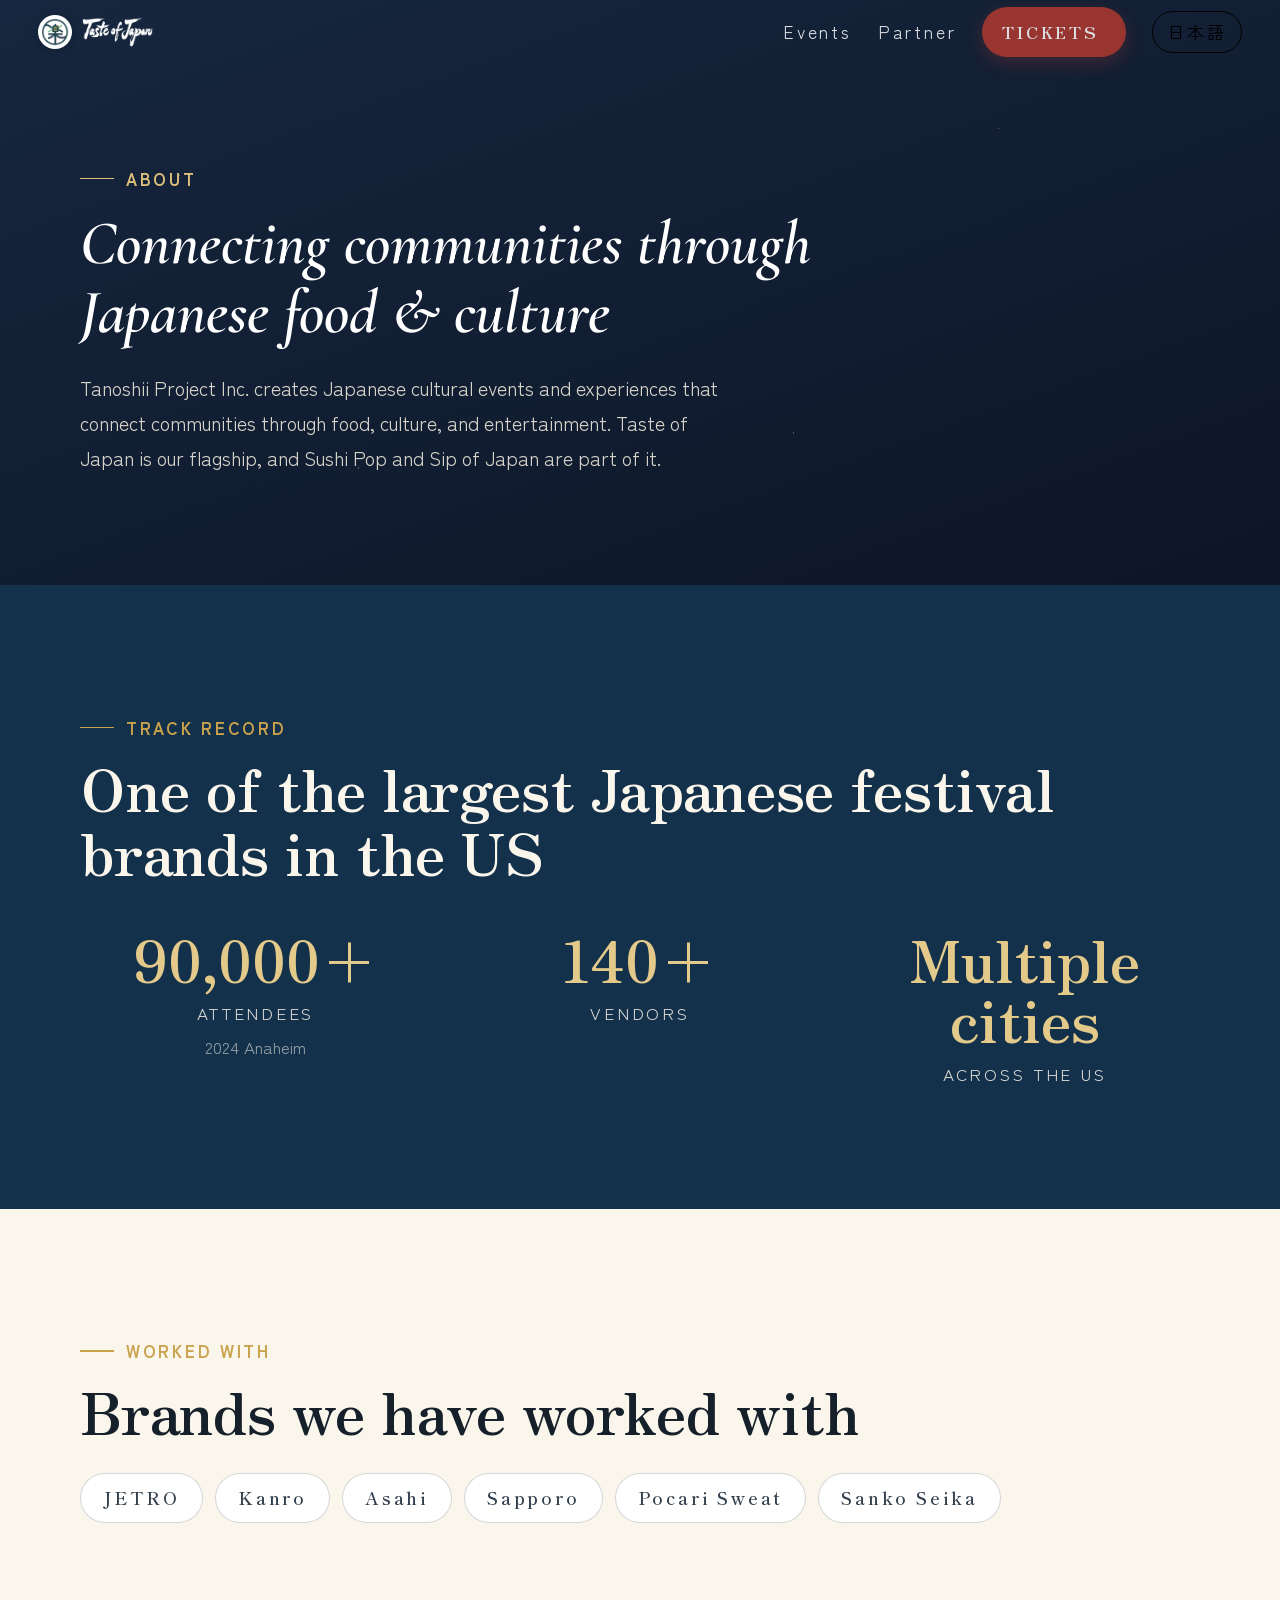
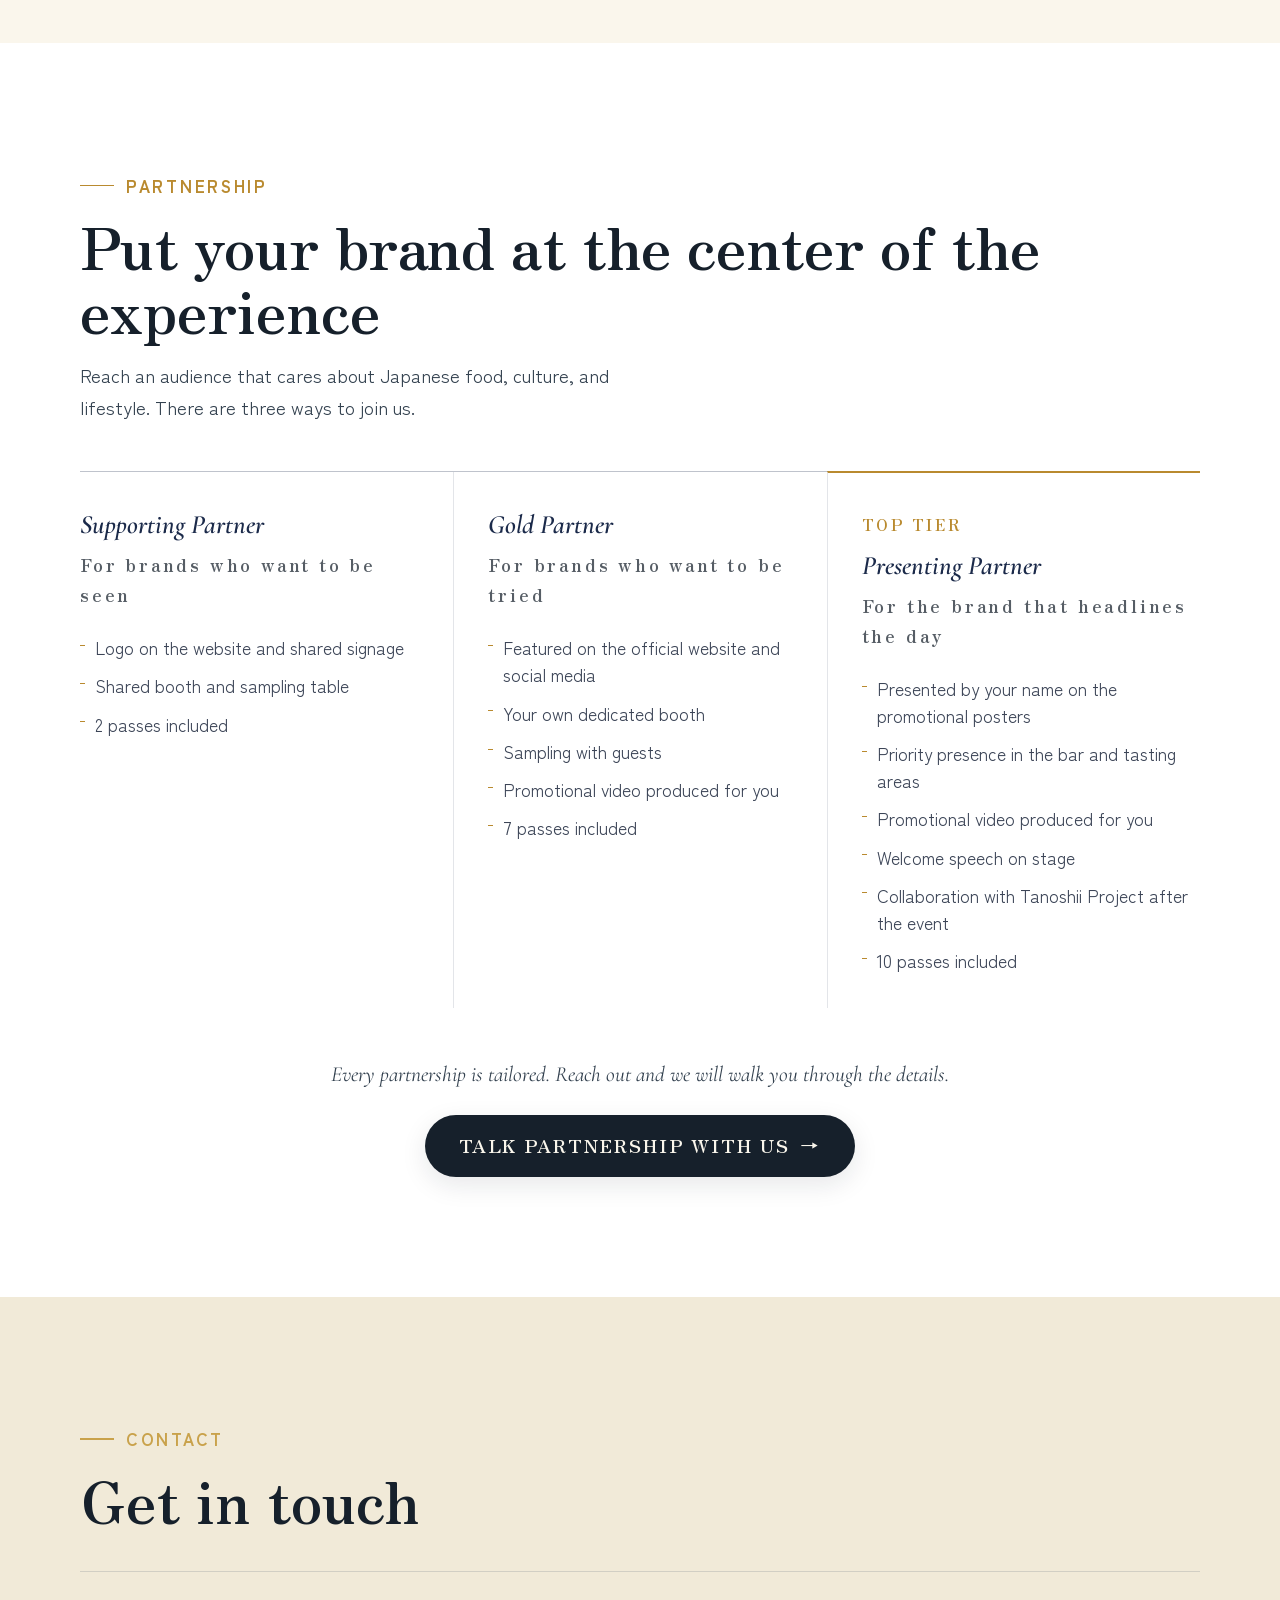
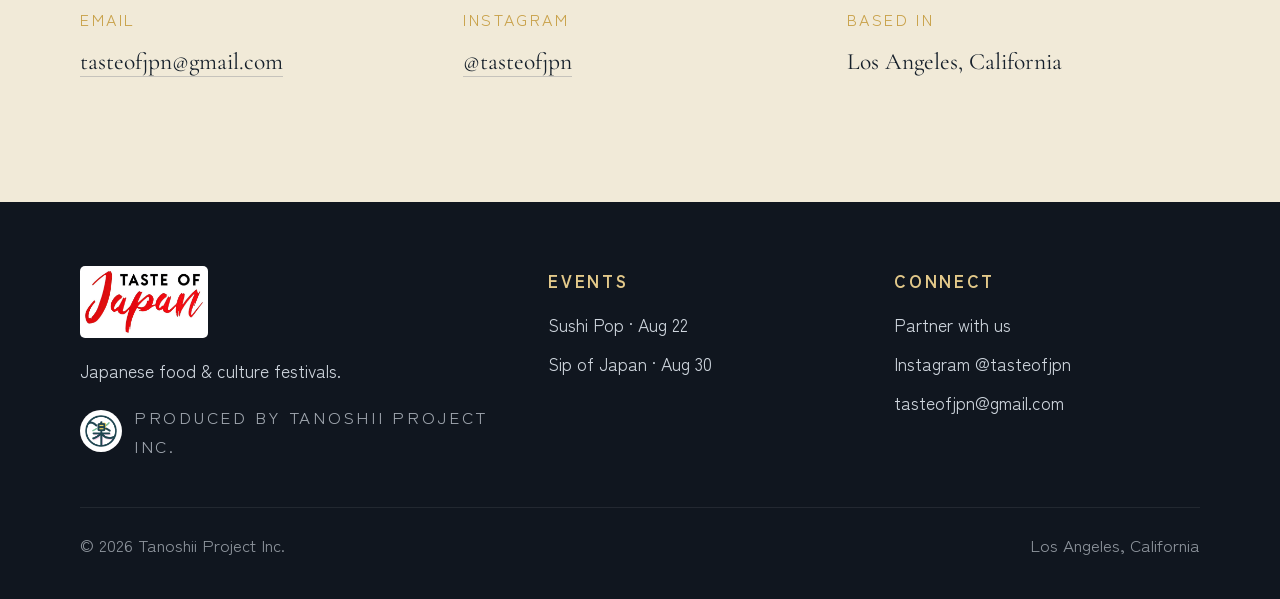
==== commit a266f898: "Use the new Sushi Pop card and the brush Taste of Japan logo Two artwork swaps.  The Sushi Pop entry" ====
--- a/about.html
+++ b/about.html
@@ -185,7 +185,7 @@
   <div class="container">
     <div class="footer-grid">
       <div>
-        <img class="footer-logo" src="assets/img/logo-toj-official.jpg" alt="Taste of Japan">
+        <img class="footer-logo" src="assets/img/logo-toj-brush.jpg" alt="Taste of Japan">
         <p data-ja="日本の食と文化の祭典。">Japanese food &amp; culture festivals.</p>
         <div class="footer-producer">
           <img src="assets/img/tanoshii-mark.png" alt="Tanoshii Project">
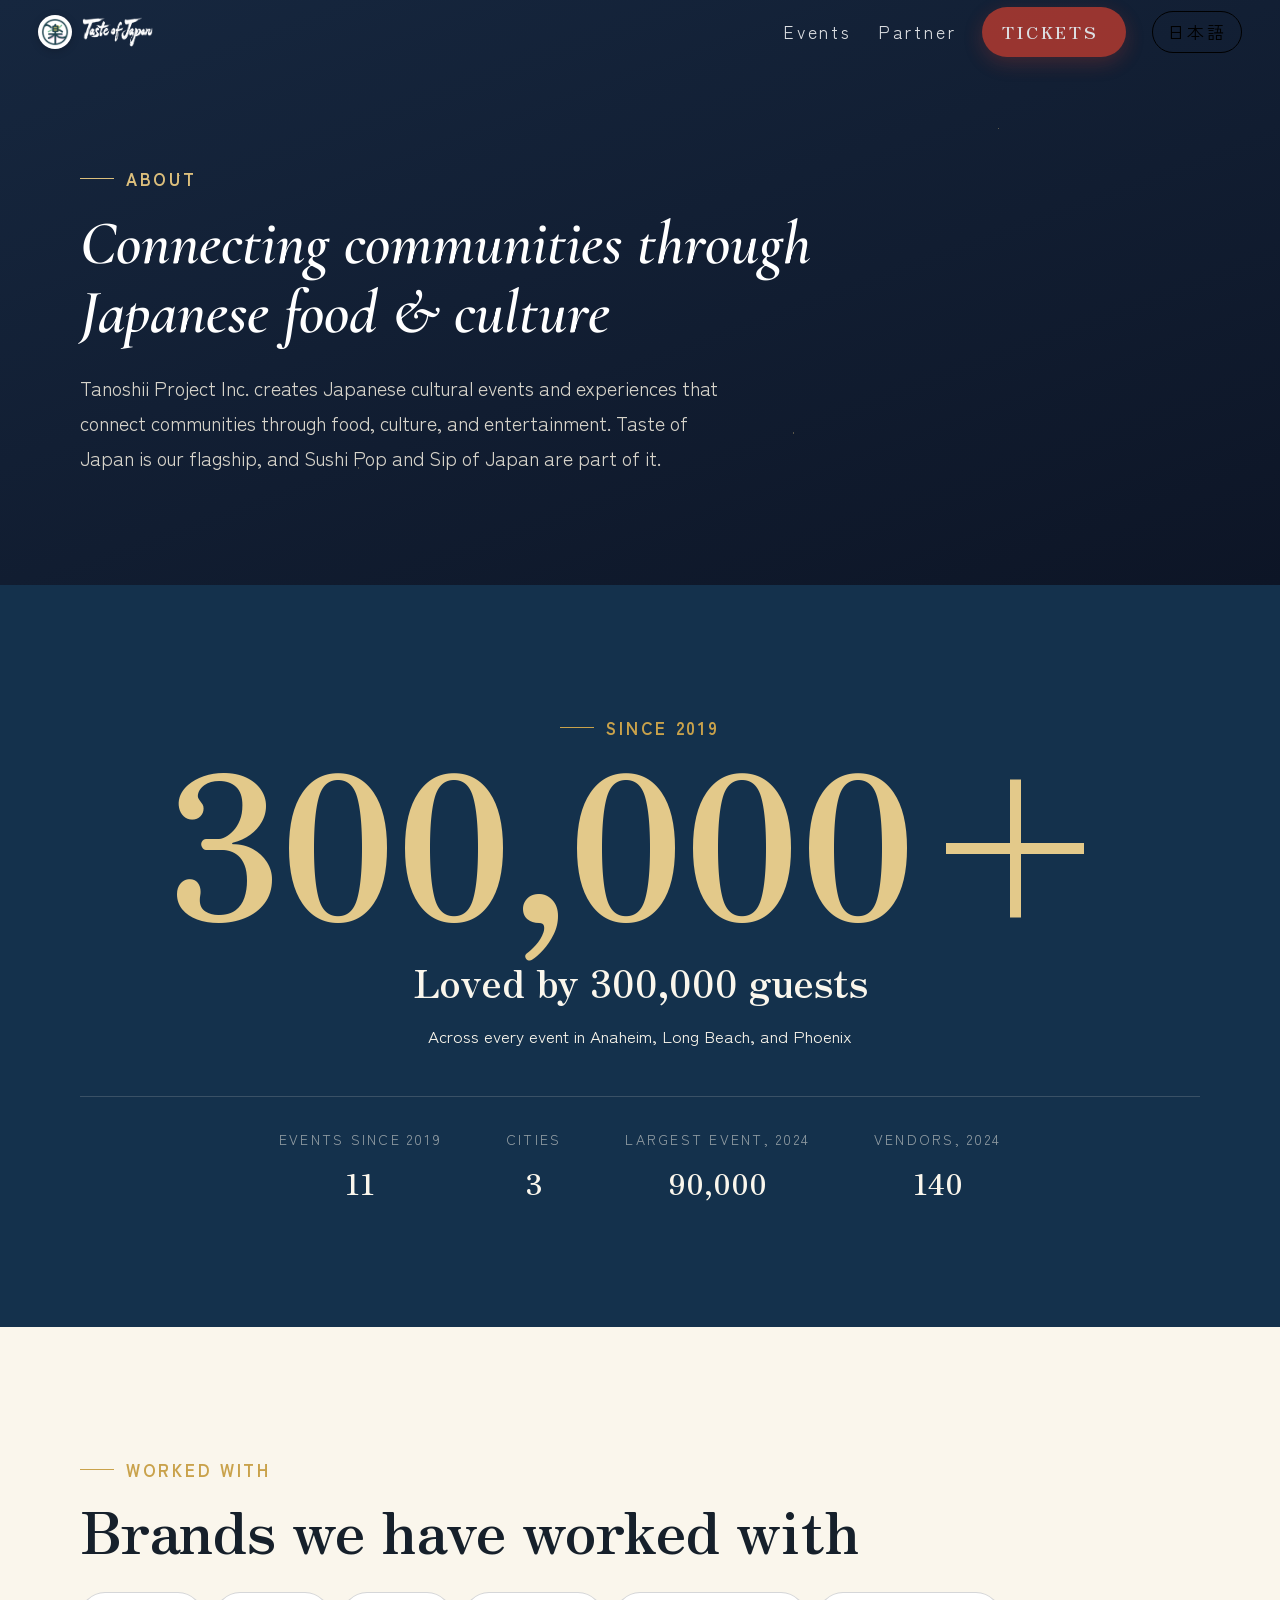
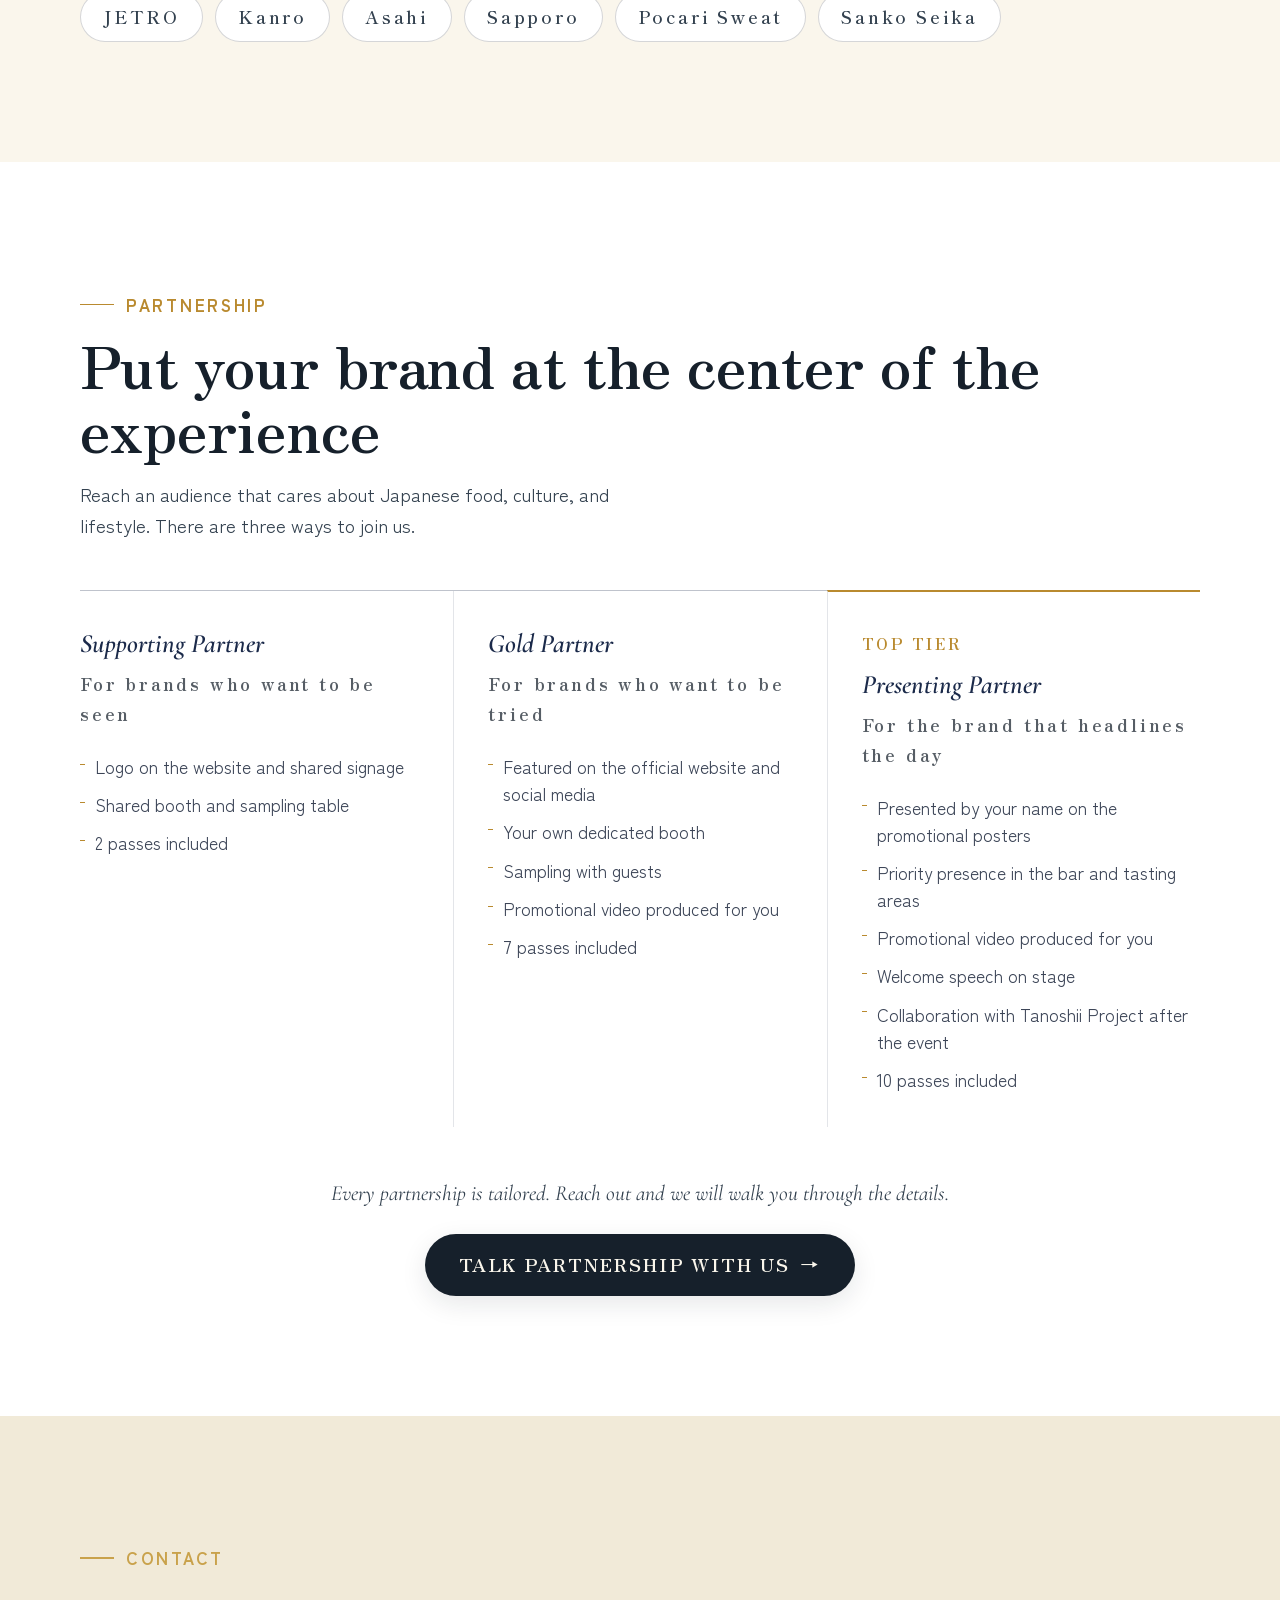
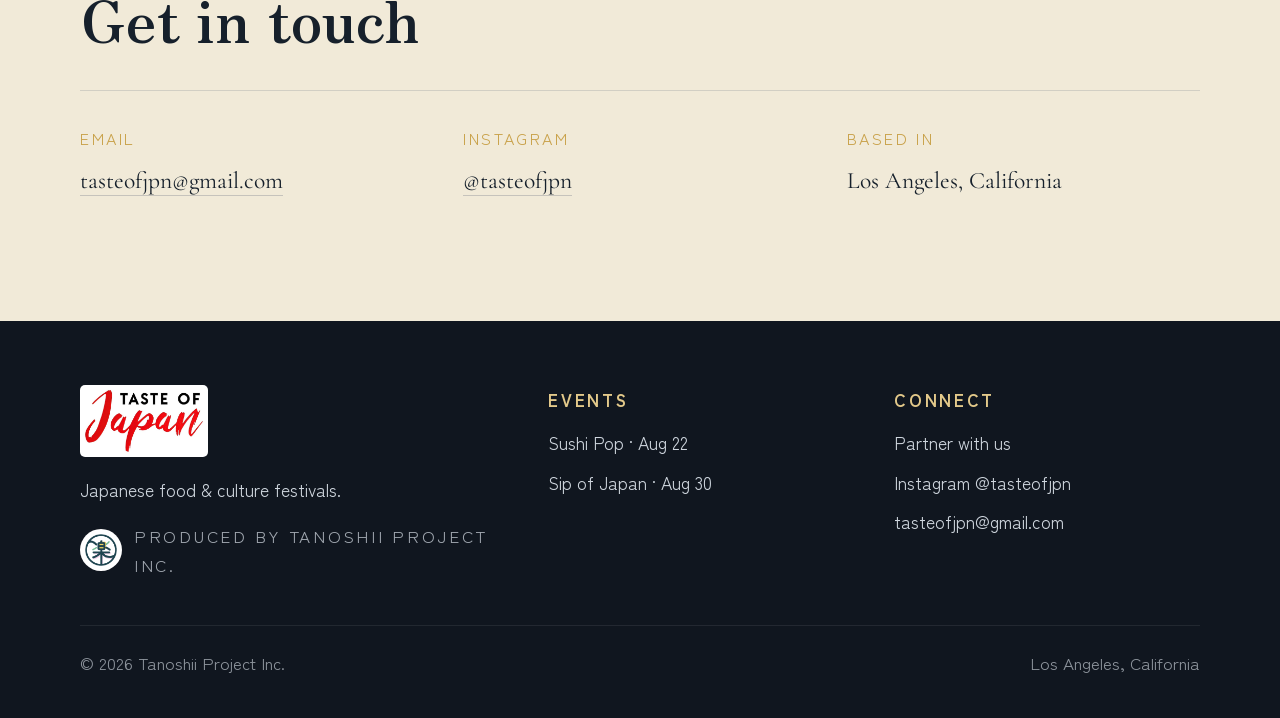
==== commit 38b56350: "Lead with the number that actually means something The track record showed 90,000 from the 2024 Anah" ====
--- a/about.html
+++ b/about.html
@@ -28,7 +28,7 @@
 <link rel="preconnect" href="https://fonts.googleapis.com">
 <link rel="preconnect" href="https://fonts.gstatic.com" crossorigin>
 <link href="https://fonts.googleapis.com/css2?family=Zen+Antique&family=Zen+Old+Mincho:wght@700;900&family=Cormorant+Garamond:ital,wght@0,500;0,600;1,500&family=Permanent+Marker&family=Shippori+Mincho:wght@500;700&family=Zen+Kaku+Gothic+New:wght@400;500;700&display=swap" rel="stylesheet">
-<link rel="stylesheet" href="css/site.css?v=00a4ac65">
+<link rel="stylesheet" href="css/site.css?v=896a099f">
 <link rel="stylesheet" href="css/about.css?v=7f161044">
 <link rel="alternate" hreflang="en" href="https://www.tasteofjpn.com/about.html">
 <link rel="alternate" hreflang="ja" href="https://www.tasteofjpn.com/about.html?lang=ja">
@@ -67,22 +67,28 @@
 
 <!-- track record -->
 <section class="section stat-band">
-  <div class="container">
-    <p class="eyebrow reveal" data-ja="実績">Track record</p>
-    <h2 class="section-title reveal" data-delay="1" data-ja="全米有数の日本文化フェスティバルブランド">One of the largest Japanese festival brands in the US</h2>
-    <div class="stat-grid" style="margin-top: 44px;">
-      <div class="reveal">
-        <div class="stat-num">90,000+</div>
-        <div class="stat-label" data-ja="来場者数">Attendees</div>
-        <div class="stat-note">2024 Anaheim</div>
-      </div>
-      <div class="reveal" data-delay="1">
-        <div class="stat-num">140+</div>
-        <div class="stat-label" data-ja="出店社数">Vendors</div>
-      </div>
-      <div class="reveal" data-delay="2">
-        <div class="stat-num" data-ja="複数都市">Multiple cities</div>
-        <div class="stat-label" data-ja="全米主要都市で開催">Across the US</div>
+  <div class="container" style="text-align: center;">
+    <!-- TOTAL_GUESTS: 306,500 confirmed. See index.html. Rounded down. -->
+    <p class="eyebrow reveal" style="justify-content: center;" data-ja="2019年から">Since 2019</p>
+    <div class="loved-num reveal" data-delay="1">300,000+</div>
+    <h2 class="loved-head reveal" data-delay="1" data-ja="のべ30万人の皆様に愛されてきました">Loved by 300,000 guests</h2>
+    <p class="loved-sub reveal" data-delay="2" data-ja="アナハイム・ロングビーチ・フェニックスでの全イベント合計">Across every event in Anaheim, Long Beach, and Phoenix</p>
+    <div class="loved-proof reveal" data-delay="2">
+      <div>
+        <div class="y" data-ja="開催イベント数">Events since 2019</div>
+        <div class="n">11</div>
+      </div>
+      <div>
+        <div class="y" data-ja="開催都市">Cities</div>
+        <div class="n">3</div>
+      </div>
+      <div>
+        <div class="y" data-ja="最多動員（2024年）">Largest event, 2024</div>
+        <div class="n">90,000</div>
+      </div>
+      <div>
+        <div class="y" data-ja="出店社数（2024年）">Vendors, 2024</div>
+        <div class="n">140</div>
       </div>
     </div>
   </div>
--- a/css/site.css
+++ b/css/site.css
@@ -604,3 +604,23 @@
   border-radius: 5px; margin-bottom: 18px;
 }
 @media (max-width: 640px) { .footer-logo { width: 112px; } }
+
+/* Loved-by band. The cumulative guest count is the loudest fact we own,
+   so it gets to be the biggest thing on the page. The year row underneath
+   is what makes the big number believable. */
+.loved-num {
+  font-family: var(--font-num); font-weight: 900; color: var(--gold-soft);
+  font-size: clamp(56px, 16vw, 200px); line-height: .92; letter-spacing: -0.015em;
+}
+.loved-head {
+  font-family: var(--font-display); font-weight: 400;
+  font-size: clamp(23px, 3.2vw, 38px); line-height: 1.35; margin: 30px 0 0;
+}
+.loved-sub { font-size: 17px; opacity: .58; margin-top: 14px; }
+.loved-proof {
+  display: flex; justify-content: center; flex-wrap: wrap;
+  gap: clamp(22px, 5vw, 66px); margin-top: 46px; padding-top: 30px;
+  border-top: 1px solid rgba(250, 246, 236, .16);
+}
+.loved-proof .y { font-size: 14px; letter-spacing: .16em; text-transform: uppercase; opacity: .55; }
+.loved-proof .n { font-family: var(--font-num); font-weight: 900; font-size: clamp(21px, 2.6vw, 29px); margin-top: 6px; }
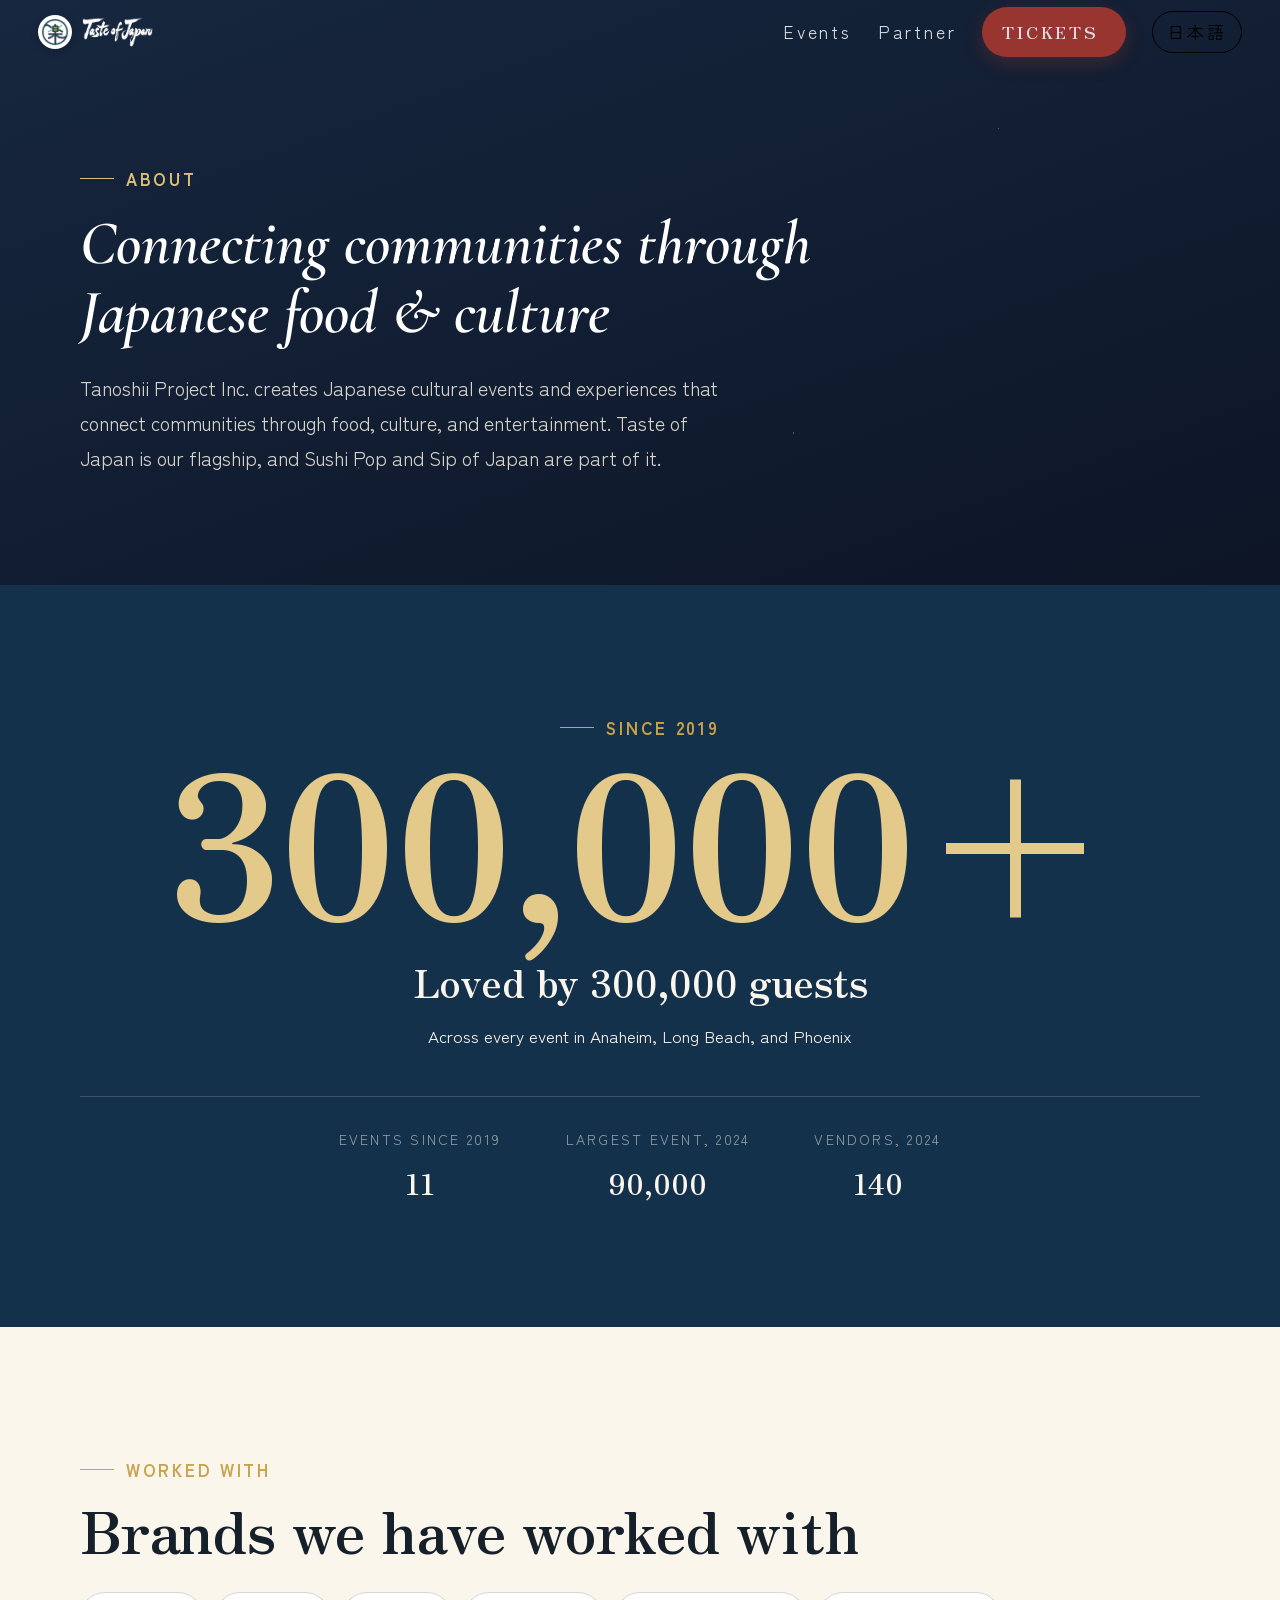
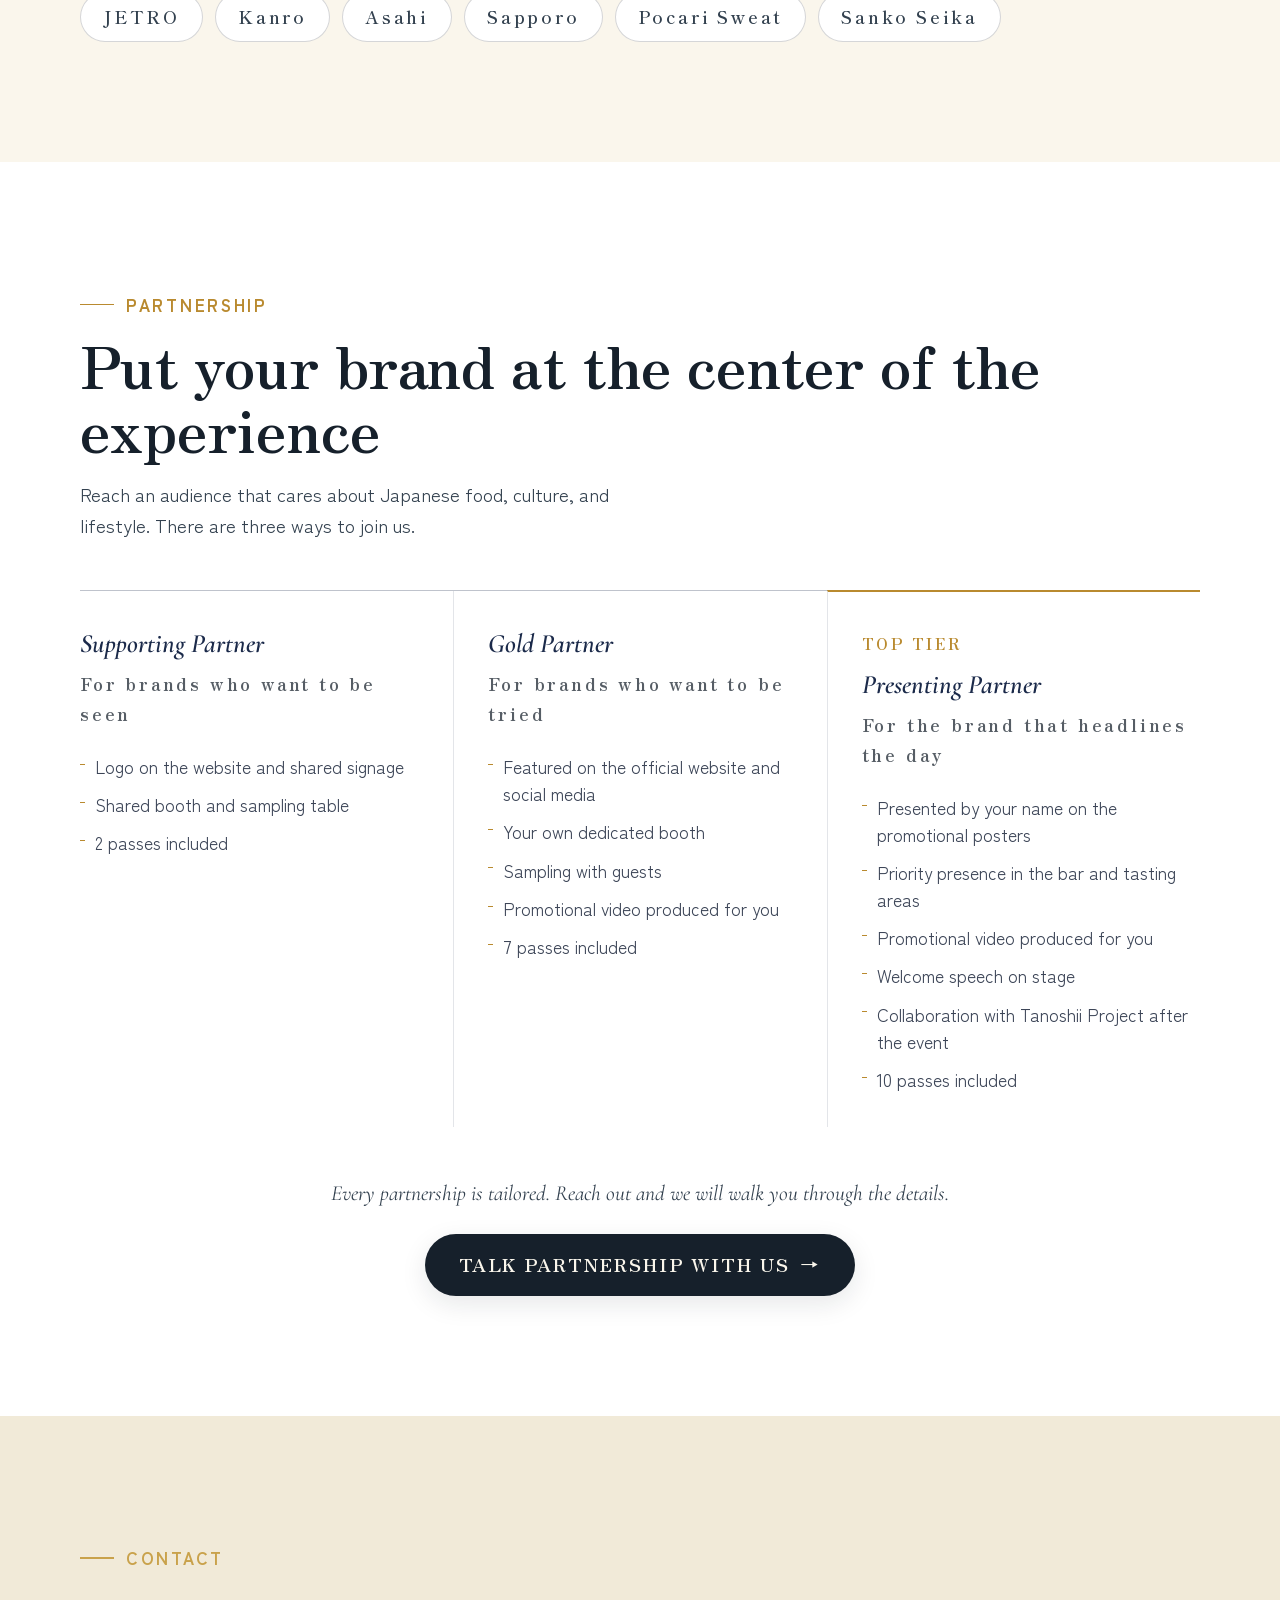
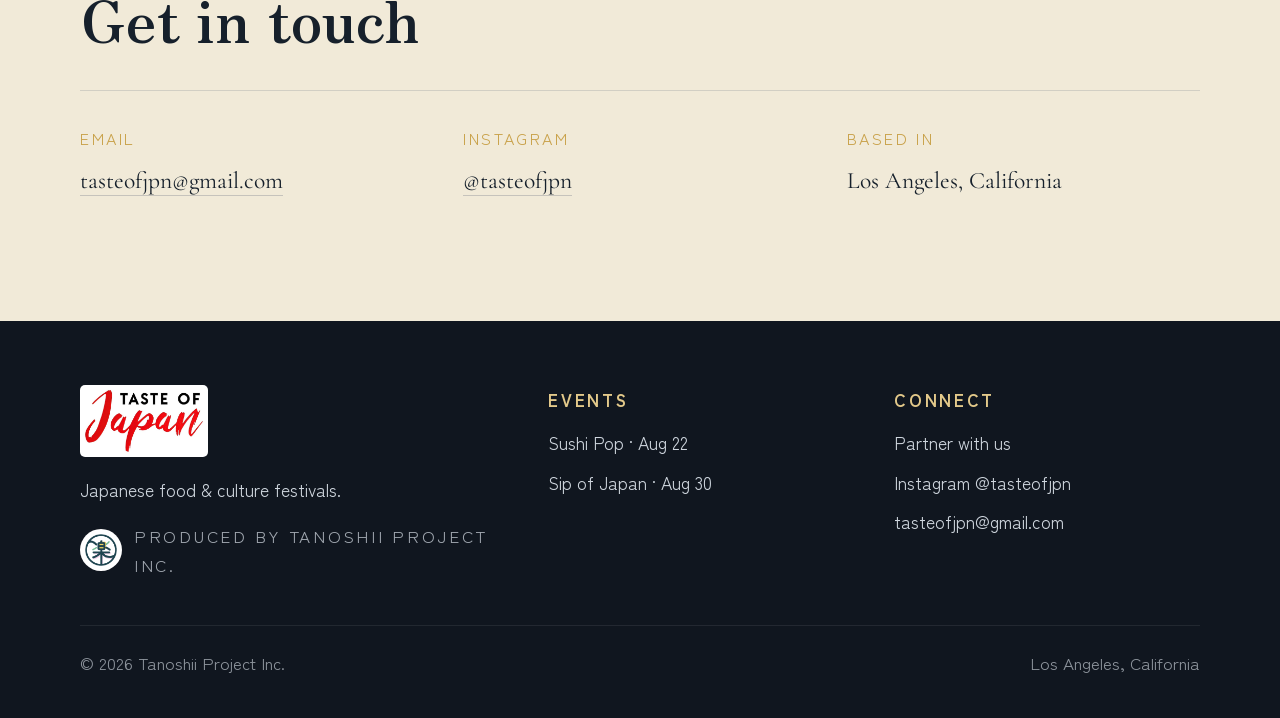
==== commit f776e9ef: "Drop the cities count from the track record Three cities next to 300,000 guests and 90,000 at one ev" ====
--- a/about.html
+++ b/about.html
@@ -79,10 +79,6 @@
         <div class="n">11</div>
       </div>
       <div>
-        <div class="y" data-ja="開催都市">Cities</div>
-        <div class="n">3</div>
-      </div>
-      <div>
         <div class="y" data-ja="最多動員（2024年）">Largest event, 2024</div>
         <div class="n">90,000</div>
       </div>
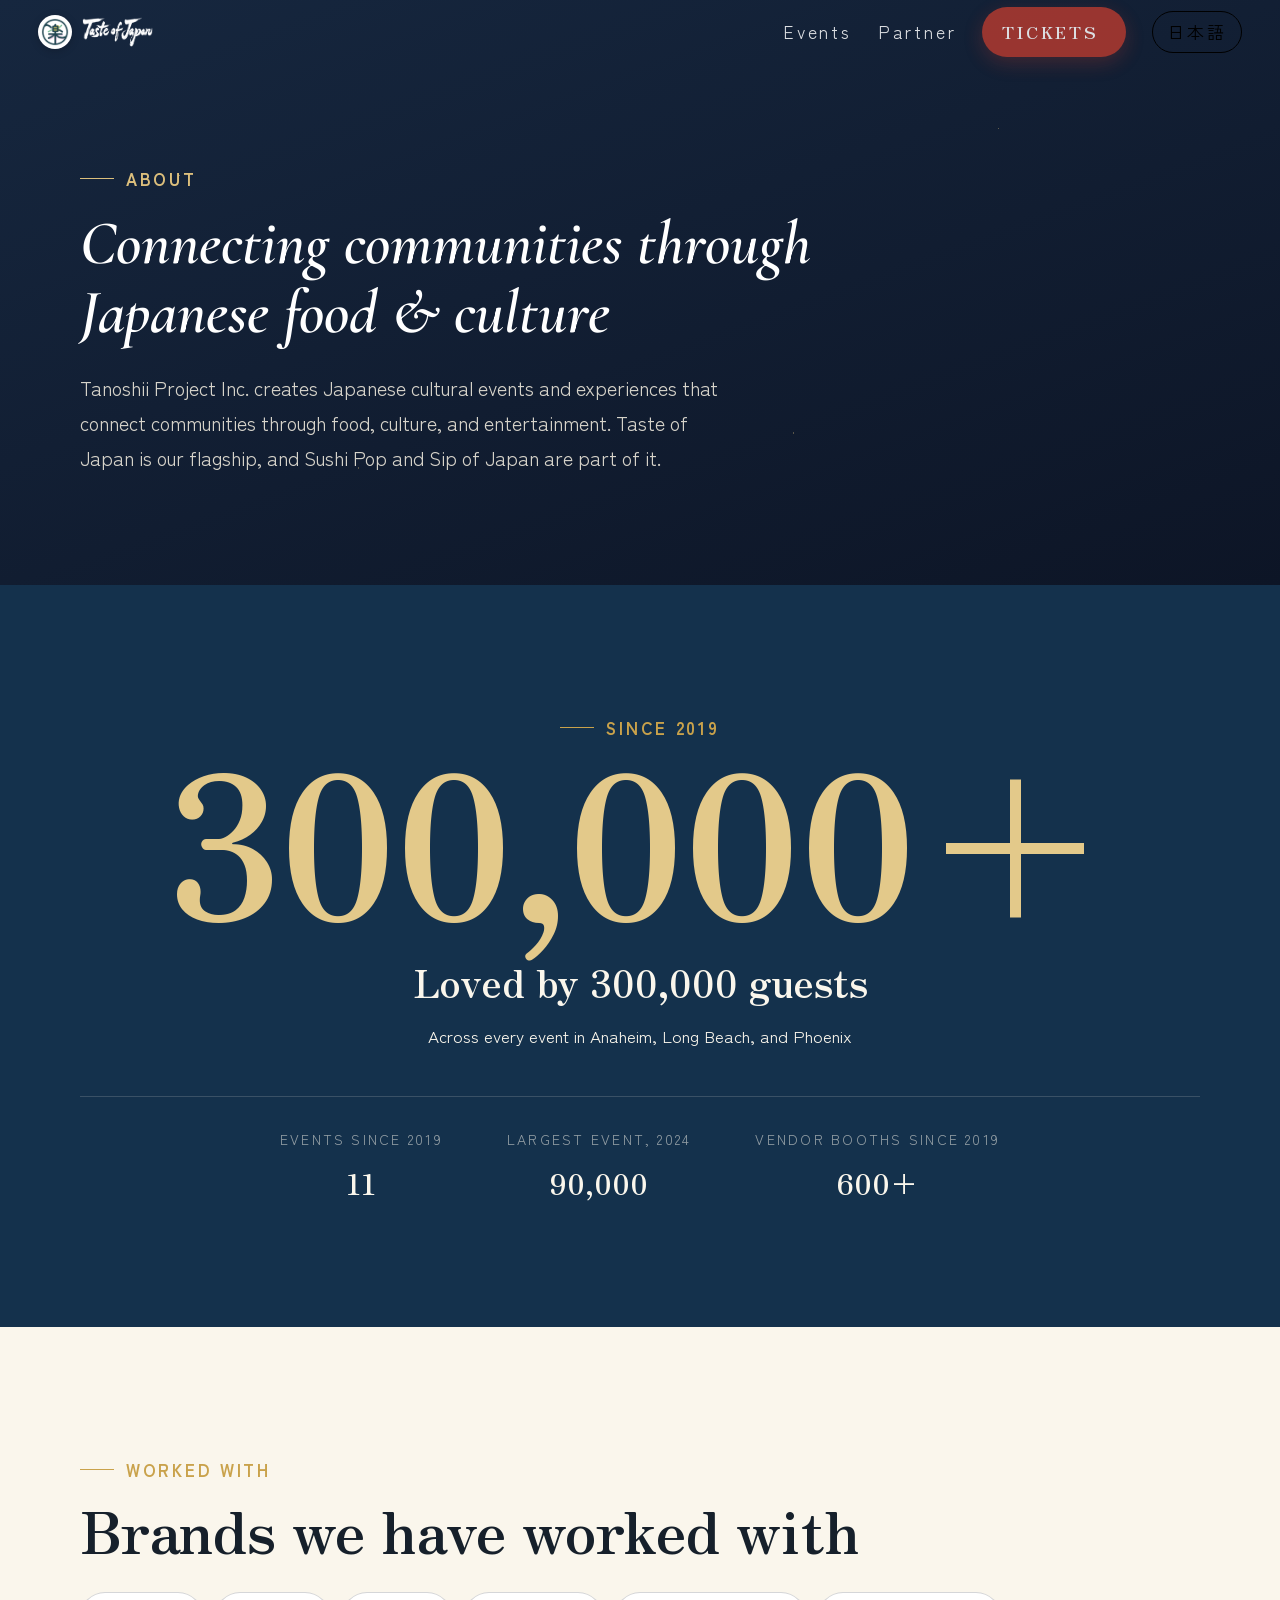
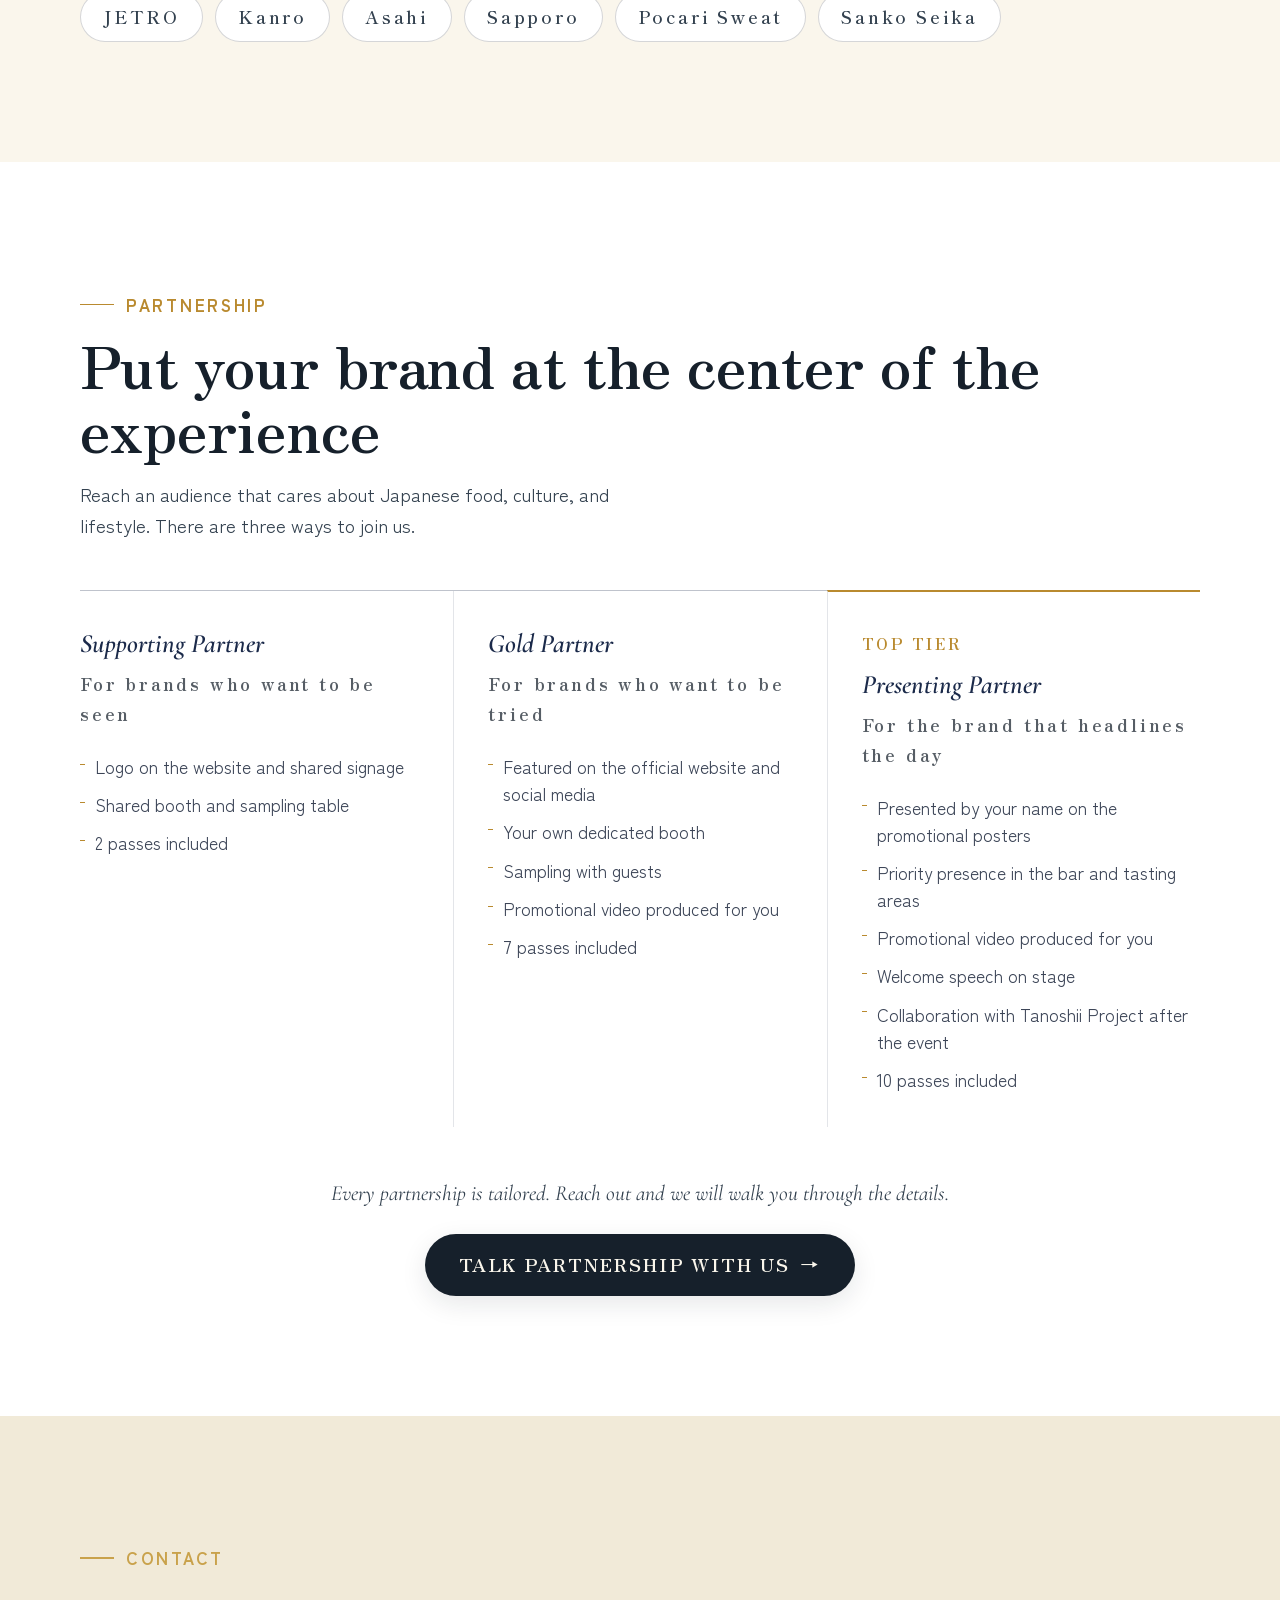
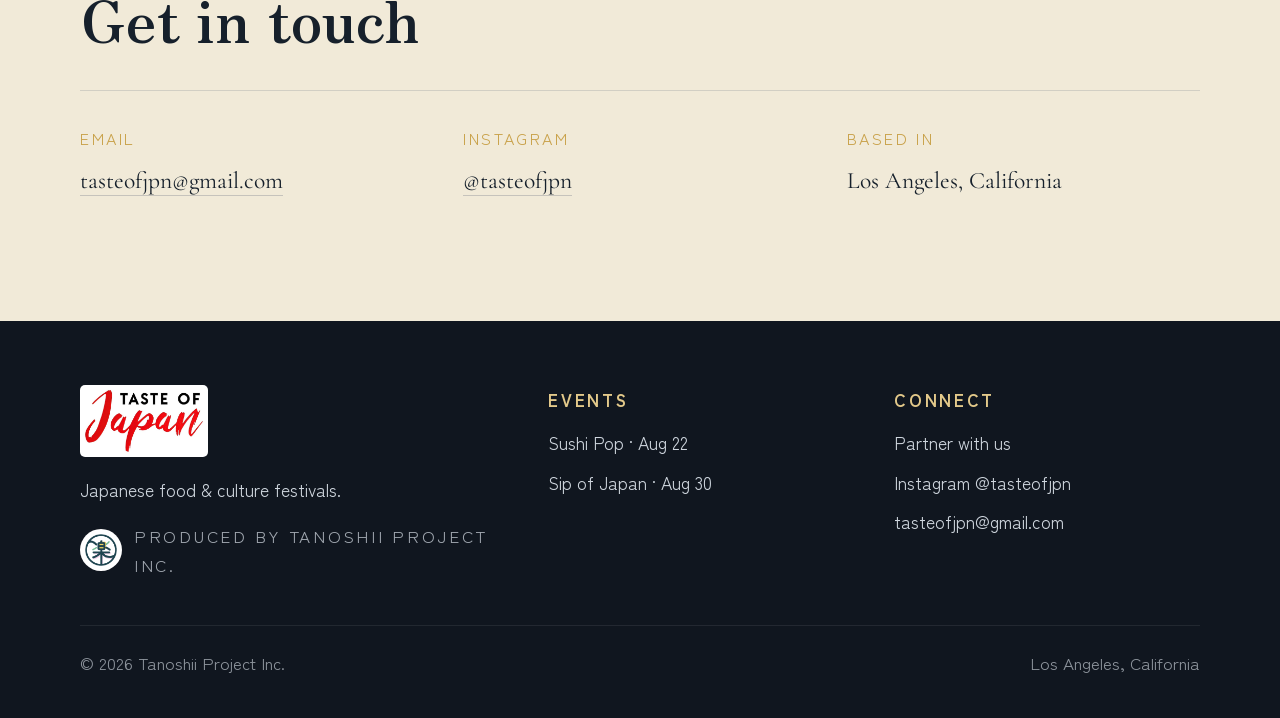
==== commit 5f27a02c: "Count vendor booths across every year, not just 2024 Guests were already cumulative, so a single-yea" ====
--- a/about.html
+++ b/about.html
@@ -83,8 +83,8 @@
         <div class="n">90,000</div>
       </div>
       <div>
-        <div class="y" data-ja="出店社数（2024年）">Vendors, 2024</div>
-        <div class="n">140</div>
+        <div class="y" data-ja="のべ出店数（2019年から）">Vendor booths since 2019</div>
+        <div class="n">600+</div>
       </div>
     </div>
   </div>
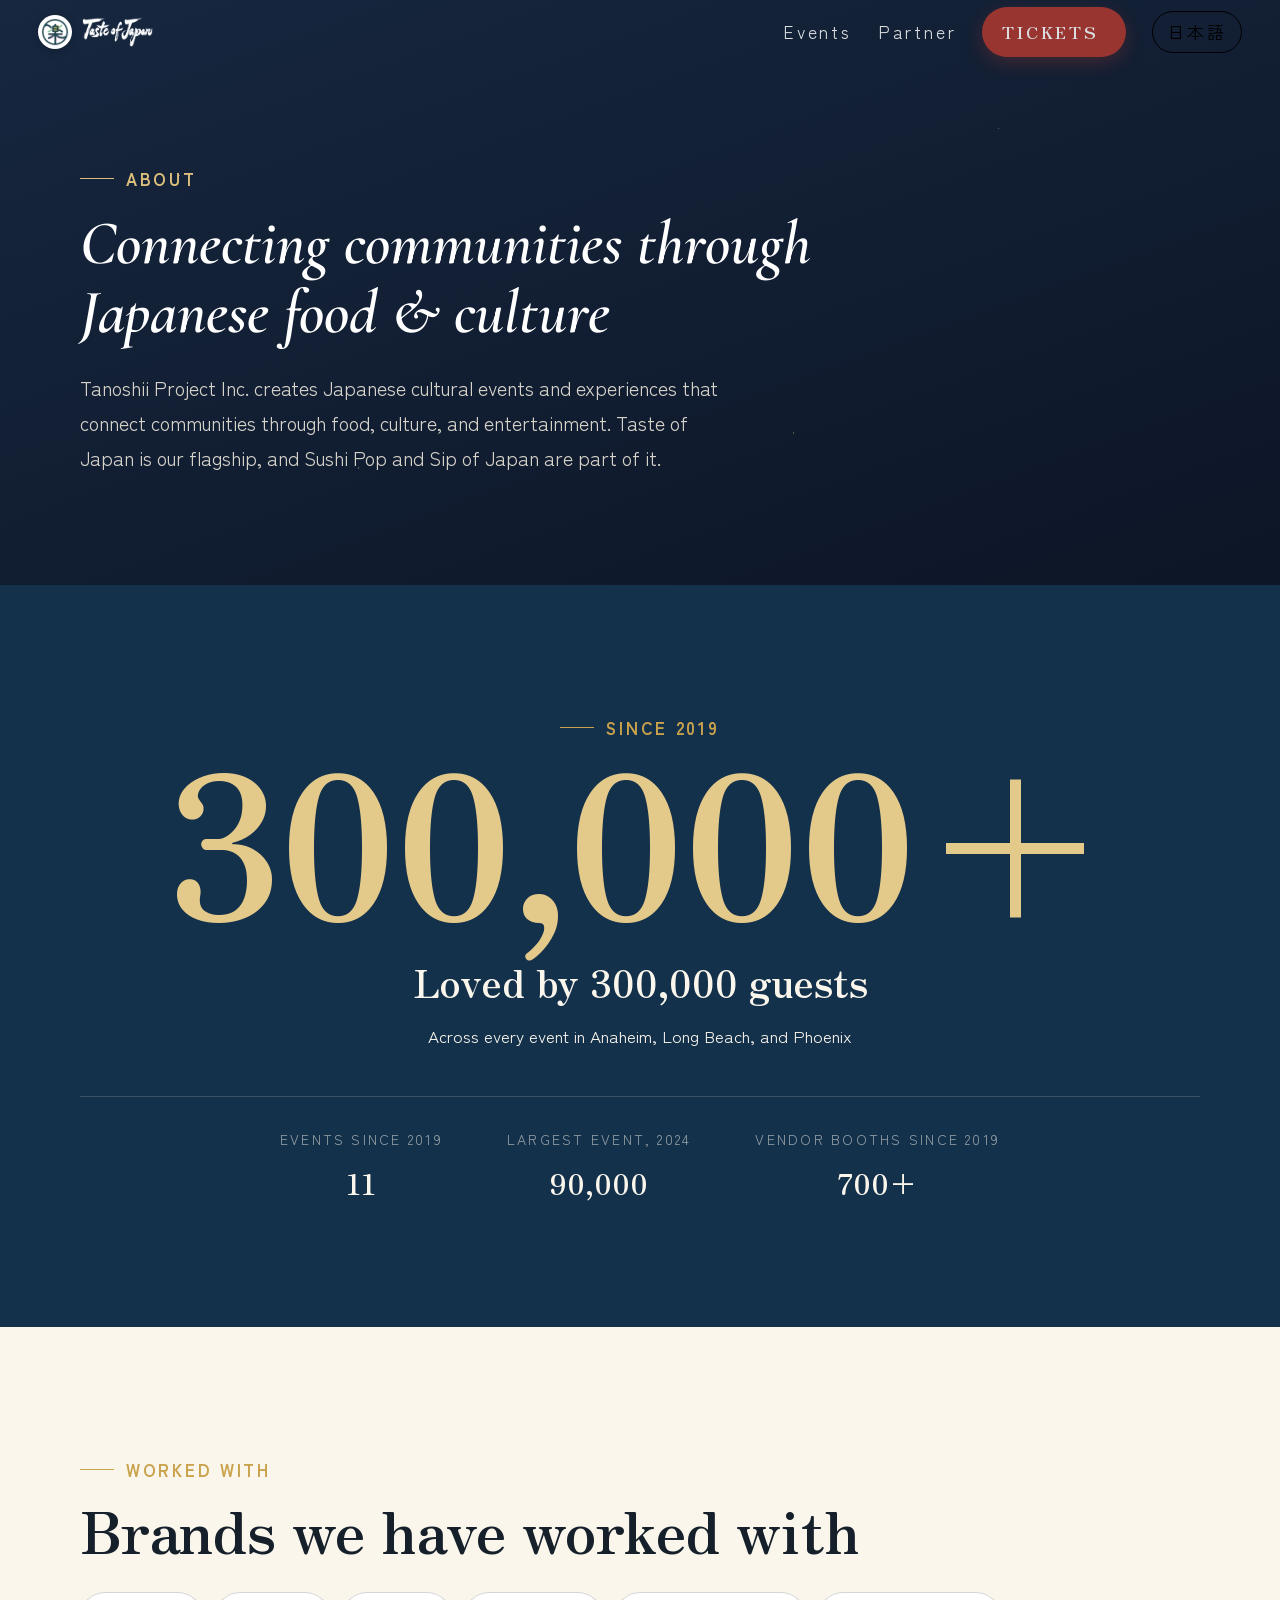
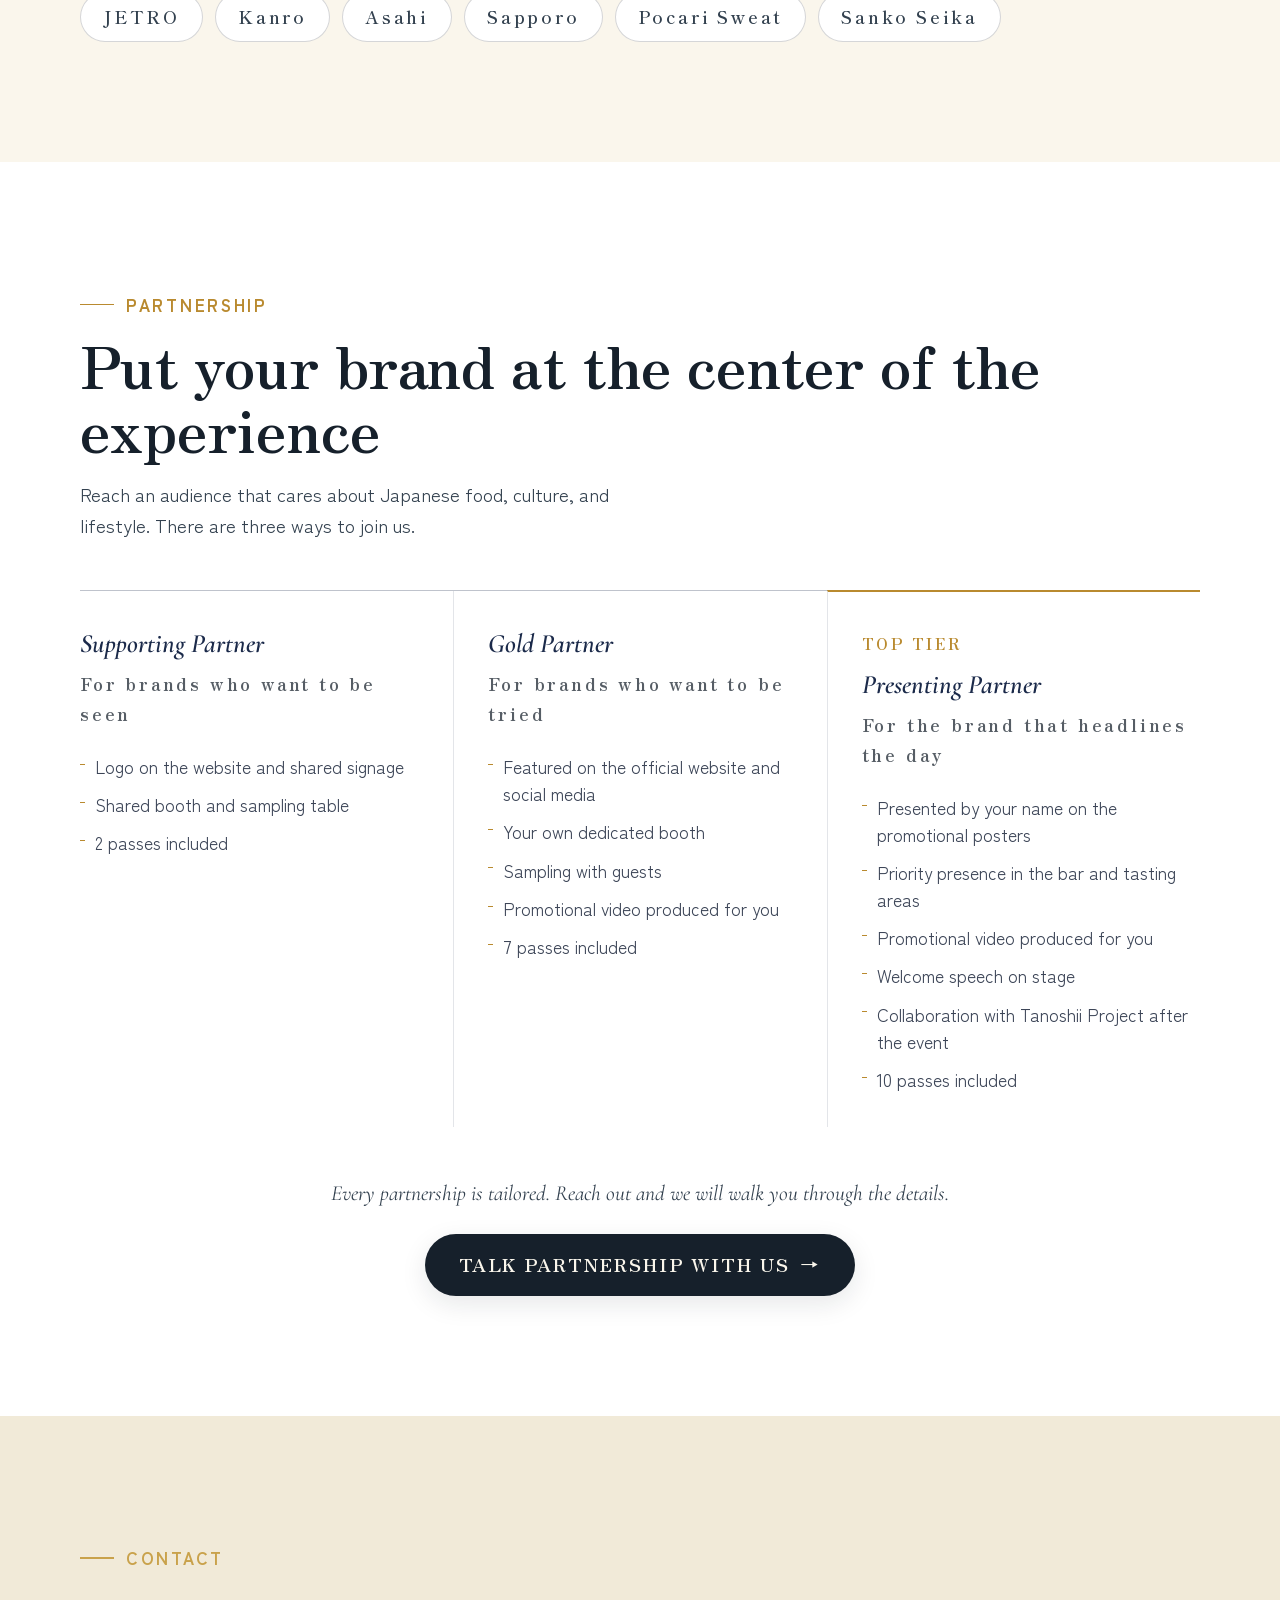
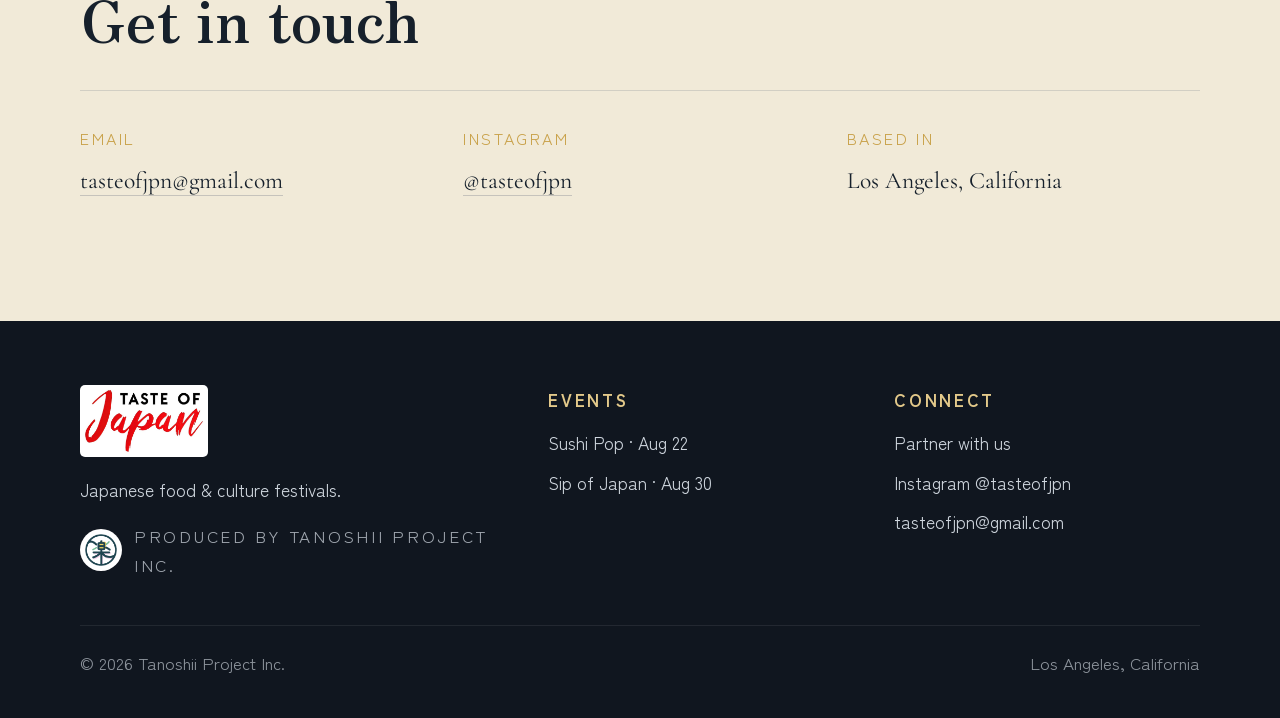
==== commit db19a03f: "Raise the booth count to 700+ 565 booths are itemized in the Anaheim deck through 2024 and June 2026" ====
--- a/about.html
+++ b/about.html
@@ -84,7 +84,7 @@
       </div>
       <div>
         <div class="y" data-ja="のべ出店数（2019年から）">Vendor booths since 2019</div>
-        <div class="n">600+</div>
+        <div class="n">700+</div>
       </div>
     </div>
   </div>
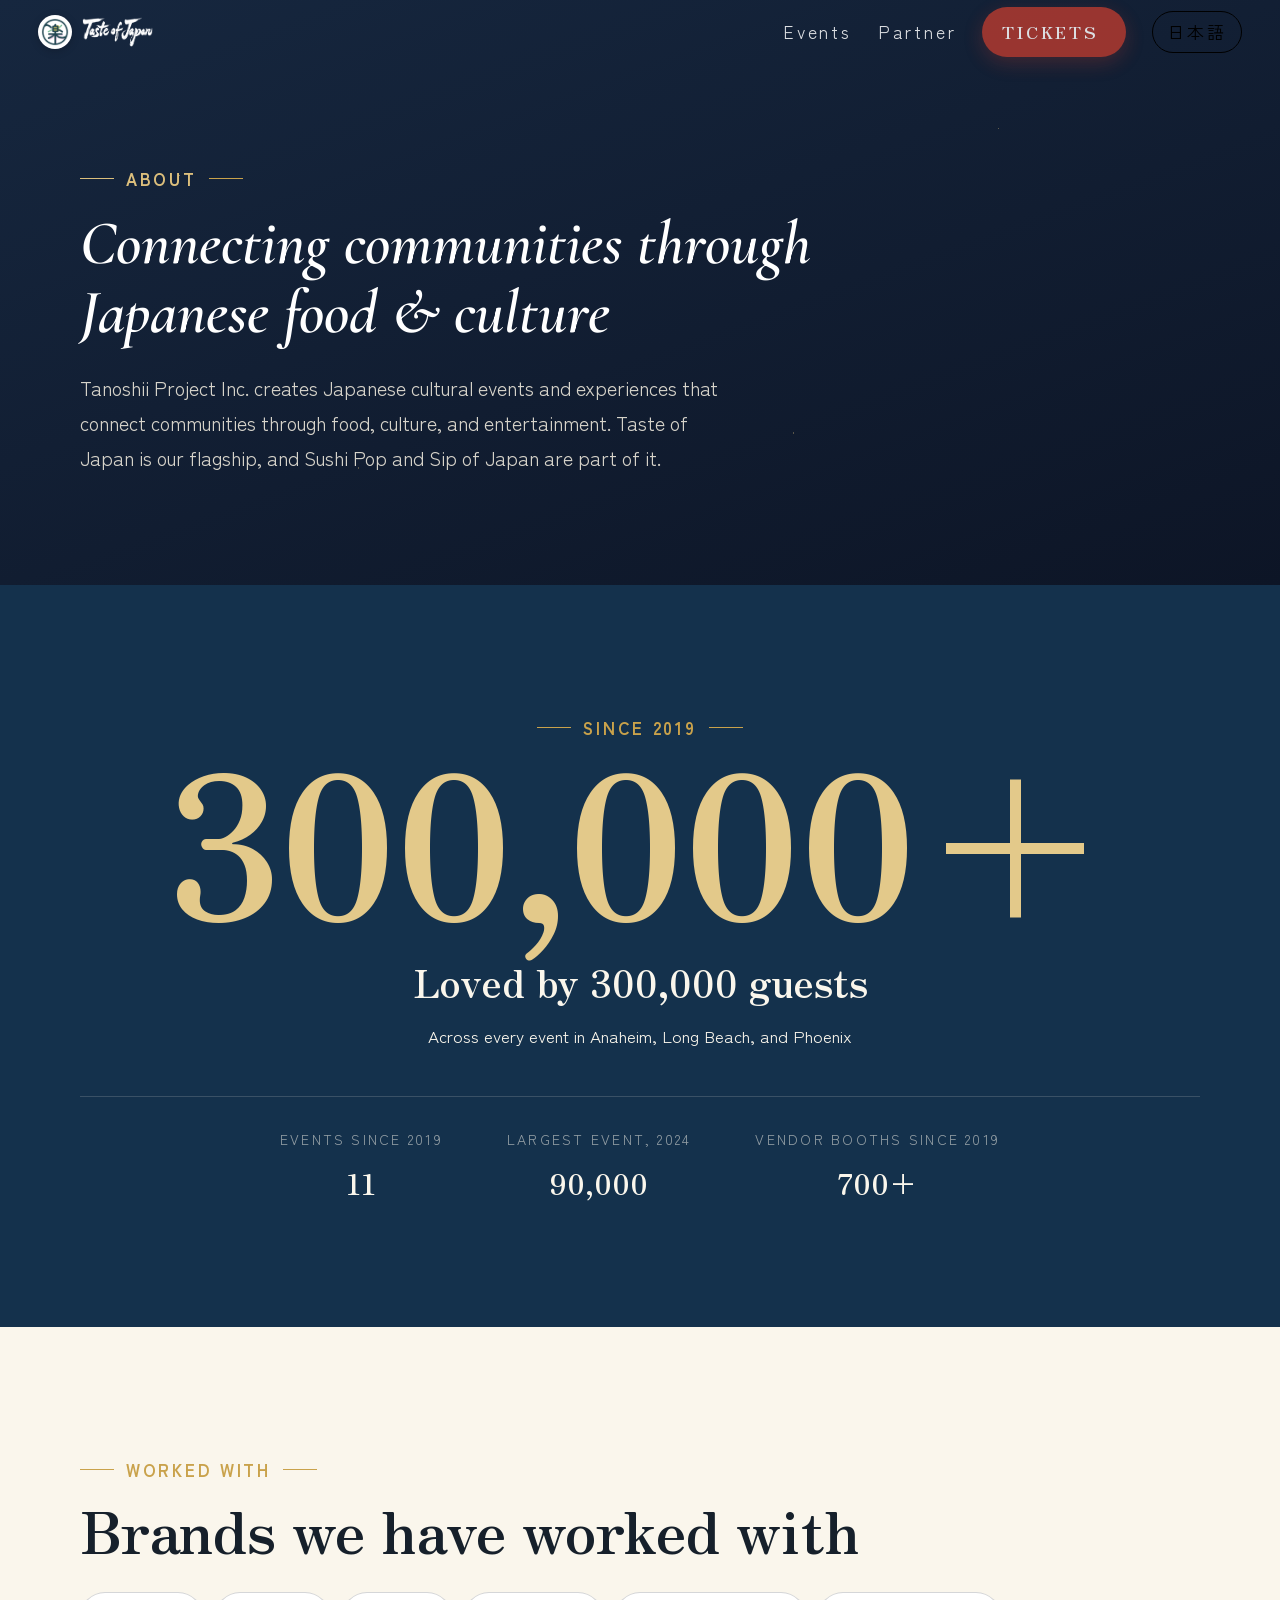
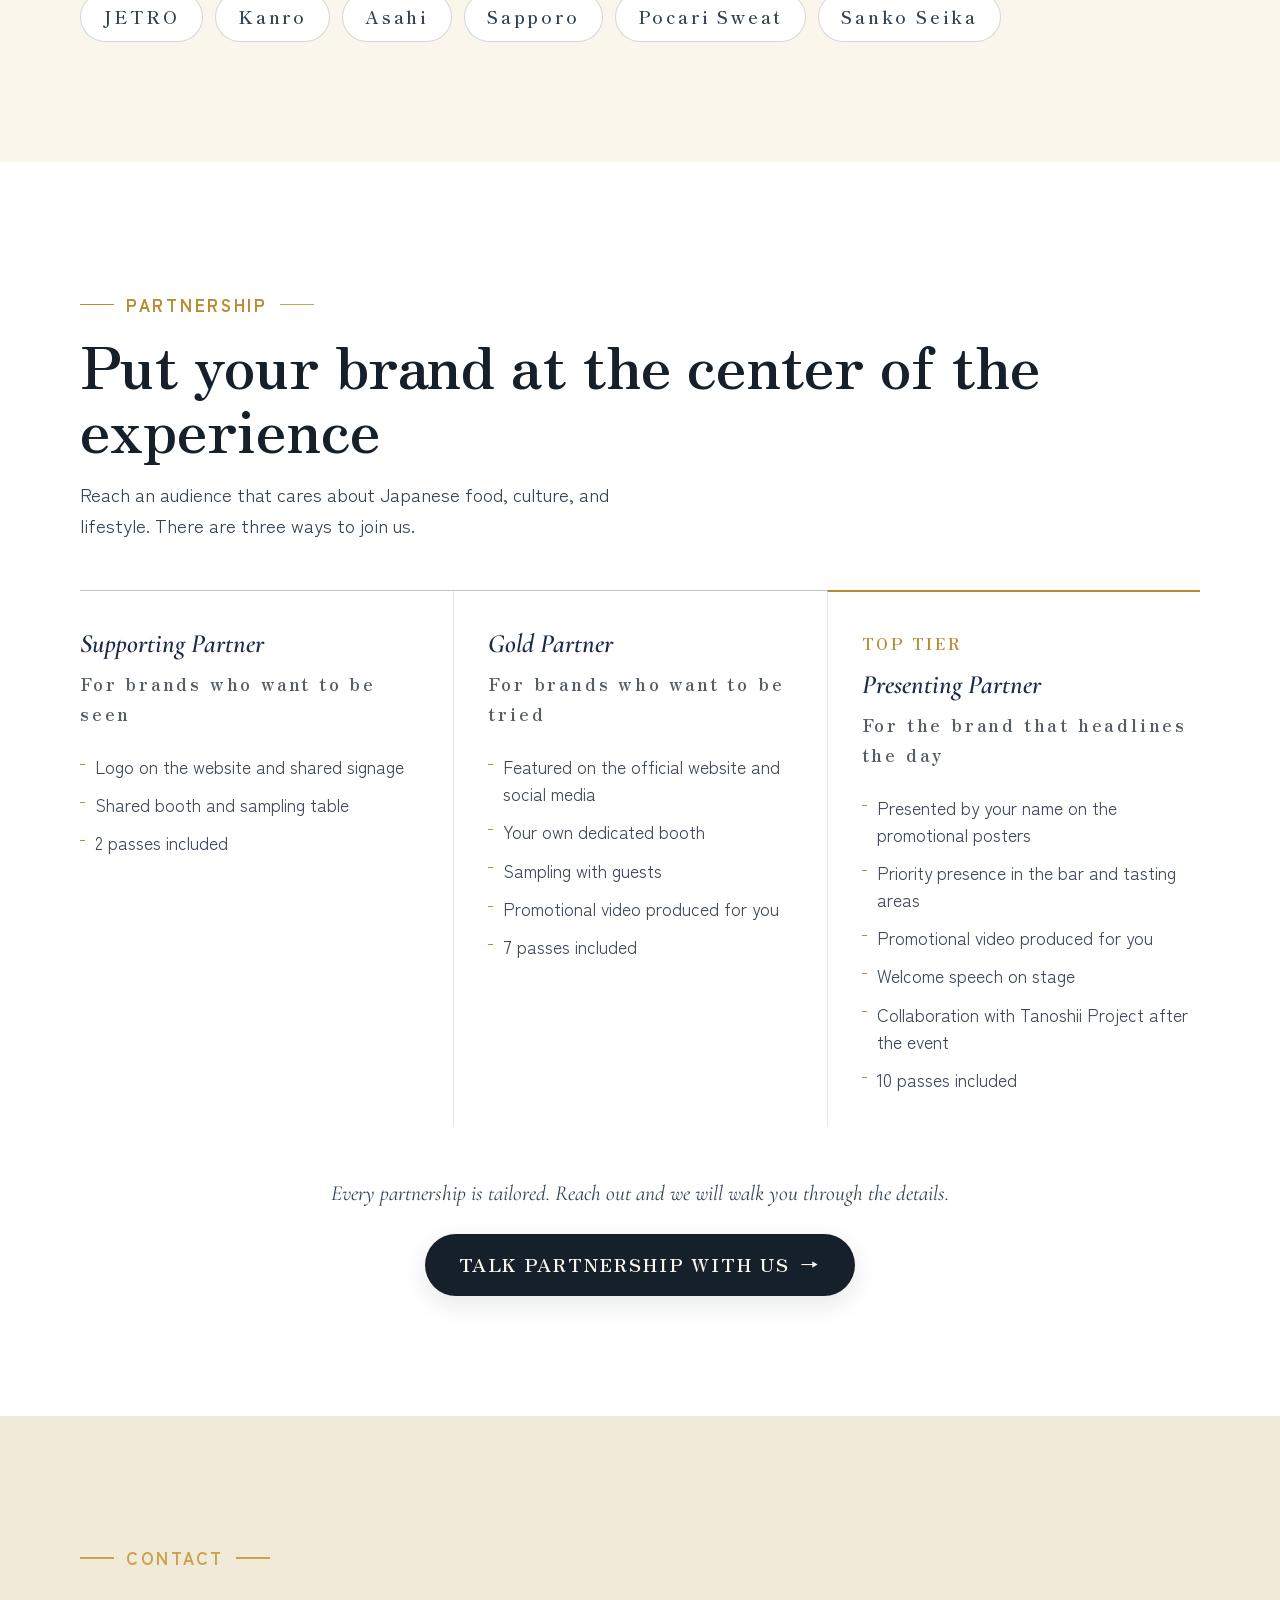
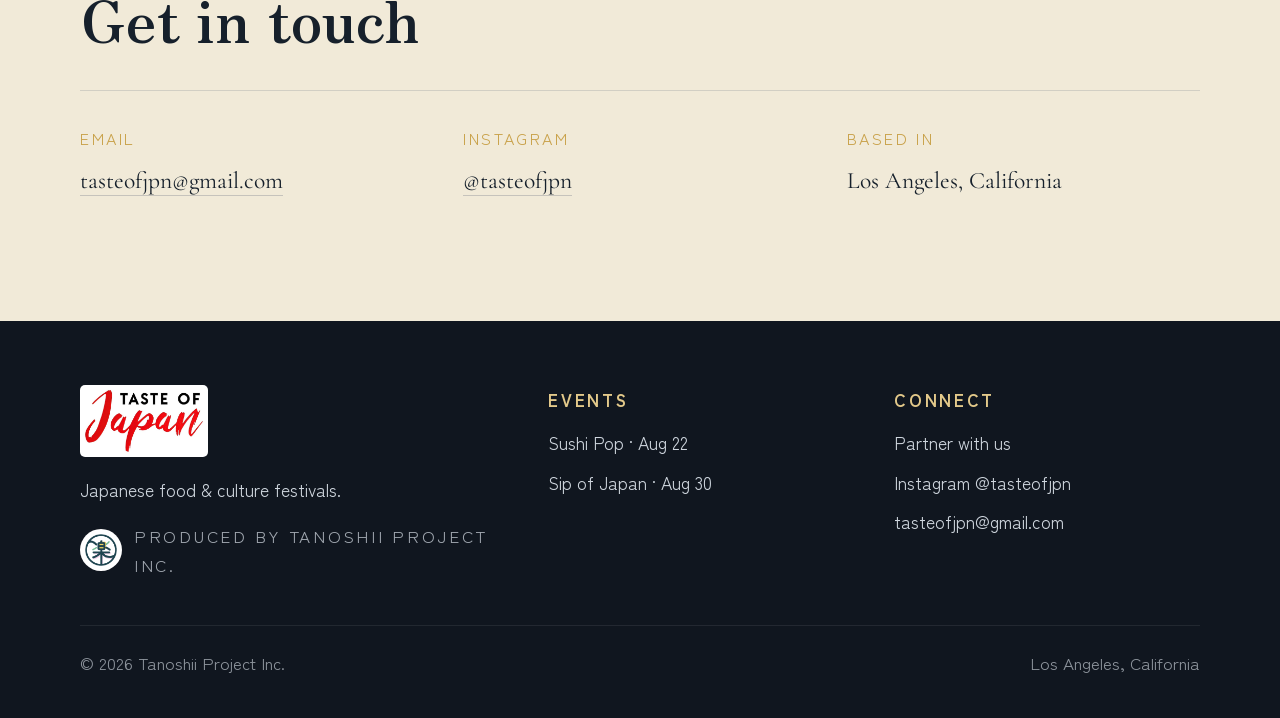
==== commit 9360078c: "Sip: workshop booking links and detail, drop second headings, hyphen-wrapped eyebrows sitewide Works" ====
--- a/about.html
+++ b/about.html
@@ -28,7 +28,7 @@
 <link rel="preconnect" href="https://fonts.googleapis.com">
 <link rel="preconnect" href="https://fonts.gstatic.com" crossorigin>
 <link href="https://fonts.googleapis.com/css2?family=Zen+Antique&family=Zen+Old+Mincho:wght@700;900&family=Cormorant+Garamond:ital,wght@0,500;0,600;1,500&family=Permanent+Marker&family=Shippori+Mincho:wght@500;700&family=Zen+Kaku+Gothic+New:wght@400;500;700&display=swap" rel="stylesheet">
-<link rel="stylesheet" href="css/site.css?v=896a099f">
+<link rel="stylesheet" href="css/site.css?v=99a1e327">
 <link rel="stylesheet" href="css/about.css?v=7f161044">
 <link rel="alternate" hreflang="en" href="https://www.tasteofjpn.com/about.html">
 <link rel="alternate" hreflang="ja" href="https://www.tasteofjpn.com/about.html?lang=ja">
--- a/css/site.css
+++ b/css/site.css
@@ -159,6 +159,7 @@
   color: var(--gold); font-weight: 700;
 }
 .eyebrow::before { content: ""; width: 34px; height: 1.5px; background: var(--gold); }
+.eyebrow::after { content: ""; width: 34px; height: 1.5px; background: var(--gold); }
 .section-title {
   font-family: var(--font-display); font-weight: 400;
   font-size: clamp(33px, 5.1vw, 58px);
@@ -443,6 +444,7 @@
 .workshop-wrap { display: grid; grid-template-columns: 1.12fr .88fr; gap: clamp(30px, 5vw, 64px); align-items: center; position: relative; z-index: 1; }
 .workshop .eyebrow { color: var(--gold-soft); }
 .workshop .eyebrow::before { background: var(--gold-soft); }
+.workshop .eyebrow::after { background: var(--gold-soft); }
 .workshop .section-title {
   font-family: var(--font-serif-en); font-style: italic; font-weight: 600;
   color: #fff; font-size: clamp(30px, 4.2vw, 50px); line-height: 1.1;
